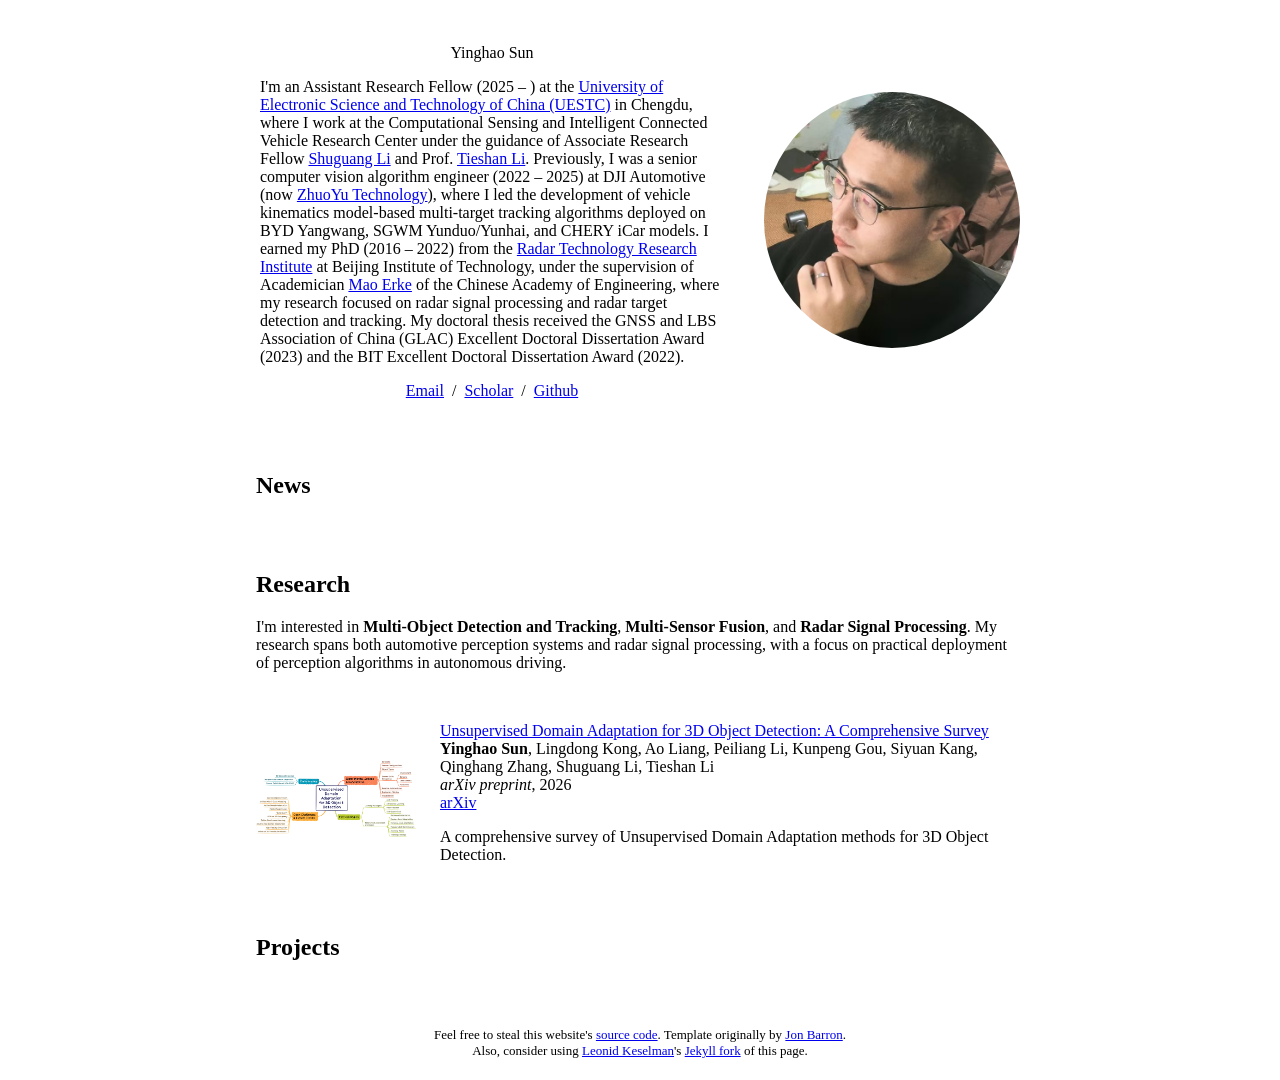
==== index.html @ 0796bc0f "update pic & add news & projects" ====
<!DOCTYPE HTML>
<html lang="en">
  <head>
    <meta http-equiv="Content-Type" content="text/html; charset=UTF-8">

    <title>Yinghao Sun</title>

    <meta name="author" content="Yinghao Sun">
    <meta name="viewport" content="width=device-width, initial-scale=1">
    <link rel="shortcut icon" href="images/favicon/favicon.ico" type="image/x-icon">
    <link rel="stylesheet" type="text/css" href="stylesheet.css">
    
  </head>

  <body>
    <table style="width:100%;max-width:800px;border:0px;border-spacing:0px;border-collapse:separate;margin-right:auto;margin-left:auto;"><tbody>
      <tr style="padding:0px">
        <td style="padding:0px">
          <table style="width:100%;border:0px;border-spacing:0px;border-collapse:separate;margin-right:auto;margin-left:auto;"><tbody>
            <tr style="padding:0px">
              <td style="padding:2.5%;width:63%;vertical-align:middle">
                <p class="name" style="text-align: center;">
                  Yinghao Sun
                </p>
                <p>
		I'm an Assistant Research Fellow (2025 &ndash; ) at the <a href="https://www.auto.uestc.edu.cn/info/1093/7544.htm">University of Electronic Science and Technology of China (UESTC)</a> in Chengdu, where I work at the Computational Sensing and Intelligent Connected Vehicle Research Center under the guidance of Associate Research Fellow <a href="https://www.auto.uestc.edu.cn/info/1161/4486.htm">Shuguang Li</a> and Prof. <a href="https://www.auto.uestc.edu.cn/info/1091/4165.htm">Tieshan Li</a>. Previously, I was a senior computer vision algorithm engineer (2022 &ndash; 2025) at DJI Automotive (now <a href="https://www.zyt.com/">ZhuoYu Technology</a>), where I led the development of vehicle kinematics model-based multi-target tracking algorithms deployed on BYD Yangwang, SGWM Yunduo/Yunhai, and CHERY iCar models. I earned my PhD (2016 &ndash; 2022) from the <a href="https://radar.bit.edu.cn/">Radar Technology Research Institute</a> at Beijing Institute of Technology, under the supervision of Academician <a href="https://sie.bit.edu.cn/szdw/jsfc/38834ab27cd24e8d91252f27989d8024.htm">Mao Erke</a> of the Chinese Academy of Engineering, where my research focused on radar signal processing and radar target detection and tracking. My doctoral thesis received the GNSS and LBS Association of China (GLAC) Excellent Doctoral Dissertation Award (2023) and the BIT Excellent Doctoral Dissertation Award (2022).
                </p>
                <p style="text-align:center">
                  <a href="mailto:sunyinghao@uestc.edu.cn">Email</a> &nbsp;/&nbsp;
                  <a href="https://scholar.google.com/citations?hl=en&user=sunyinghao">Scholar</a> &nbsp;/&nbsp;
                  <a href="https://github.com/sunyinghao-uestc/">Github</a>
                </p>
              </td>
              <td style="padding:2.5%;width:37%;max-width:37%">
                <a href="images/YinghaoSun.jpg"><img style="width:100%;max-width:100%;object-fit: cover; border-radius: 50%;" alt="profile photo" src="images/YinghaoSun.jpg" class="hoverZoomLink"></a>
              </td>
            </tr>
          </tbody></table>
          <table style="width:100%;border:0px;border-spacing:0px;border-collapse:separate;margin-right:auto;margin-left:auto;"><tbody>
              <tr>
              <td style="padding:16px;width:100%;vertical-align:middle">
                <h2>News</h2>
                <p>
                </p>
              </td>
            </tr>
          </tbody></table>
          <table style="width:100%;border:0px;border-spacing:0px;border-collapse:separate;margin-right:auto;margin-left:auto;"><tbody>
              <tr>
              <td style="padding:16px;width:100%;vertical-align:middle">
                <h2>Research</h2>
                <p>
                  I'm interested in <strong>Multi-Object Detection and Tracking</strong>, <strong>Multi-Sensor Fusion</strong>, and <strong>Radar Signal Processing</strong>. My research spans both automotive perception systems and radar signal processing, with a focus on practical deployment of perception algorithms in autonomous driving.
                </p>
              </td>
            </tr>
          </tbody></table>
          <table style="width:100%;border:0px;border-spacing:0px 10px;border-collapse:separate;margin-right:auto;margin-left:auto;"><tbody>
            <tr>
              <td style="padding:16px;width:20%;vertical-align:middle">
                <img src='images/overview.jpg' width="160">
              </td>
              <td style="padding:8px;width:80%;vertical-align:middle">
                <a href="#">
                  <span class="papertitle">Unsupervised Domain Adaptation for 3D Object Detection: A Comprehensive Survey</span>
                </a>
                <br>
                <strong>Yinghao Sun</strong>,
                Lingdong Kong,
                Ao Liang,
                Peiliang Li,
                Kunpeng Gou,
                Siyuan Kang,
                Qinghang Zhang,
                Shuguang Li,
                Tieshan Li
                <br>
                <em>arXiv preprint</em>, 2026
                <br>
                <a href="#">arXiv</a>
                <p></p>
                <p>A comprehensive survey of Unsupervised Domain Adaptation methods for 3D Object Detection.</p>
              </td>
            </tr>
          </tbody></table>
          <table style="width:100%;border:0px;border-spacing:0px;border-collapse:separate;margin-right:auto;margin-left:auto;"><tbody>
              <tr>
              <td style="padding:16px;width:100%;vertical-align:middle">
                <h2>Projects</h2>
                <p>
                </p>
              </td>
            </tr>
          </tbody></table>
          <table style="width:100%;border:0px;border-spacing:0px;border-collapse:separate;margin-right:auto;margin-left:auto;"><tbody>
            <tr>
              <td style="padding:0px">
                <br>
                <p style="text-align:center;font-size:small;">
                  Feel free to steal this website's <a href="https://github.com/sunyinghao-uestc/sunyinghao-uestc.github.io">source code</a>. Template originally by <a href="https://github.com/jonbarron/jonbarron.github.io">Jon Barron</a>.<br>Also, consider using <a href="https://leonidk.com/">Leonid Keselman</a>'s <a href="https://github.com/leonidk/new_website">Jekyll fork</a> of this page.
                </p>
              </td>
            </tr>
          </tbody></table>
        </td>
      </tr>
    </table>
  </body>
</html>
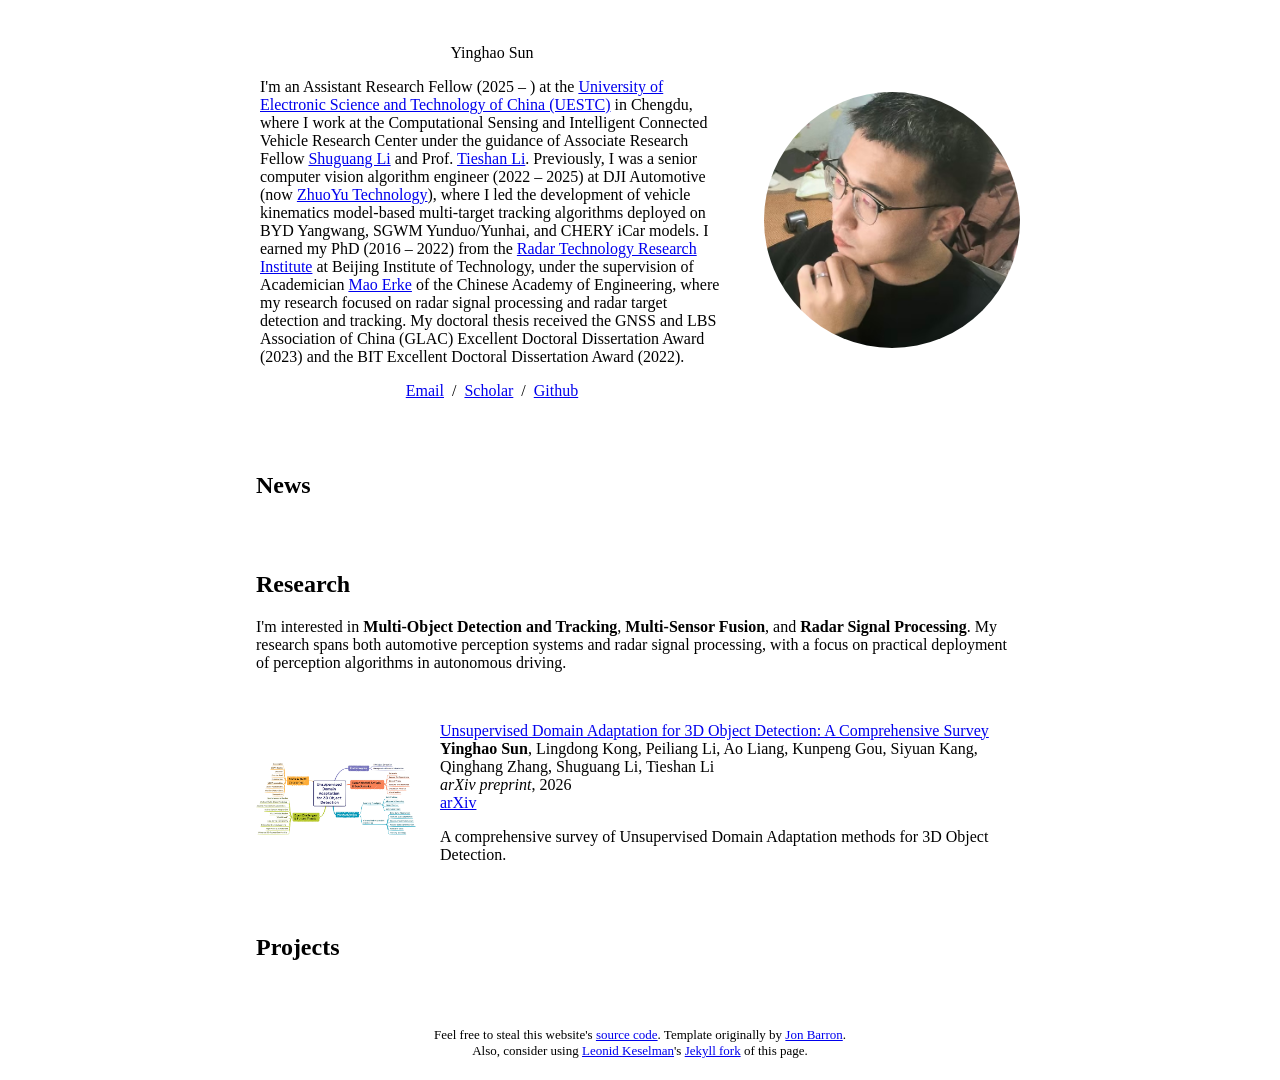
==== commit 9408ffc9: "update UDA-3DOD info" ====
--- a/index.html
+++ b/index.html
@@ -67,8 +67,8 @@
                 <br>
                 <strong>Yinghao Sun</strong>,
                 Lingdong Kong,
+                Peiliang Li,
                 Ao Liang,
-                Peiliang Li,
                 Kunpeng Gou,
                 Siyuan Kang,
                 Qinghang Zhang,
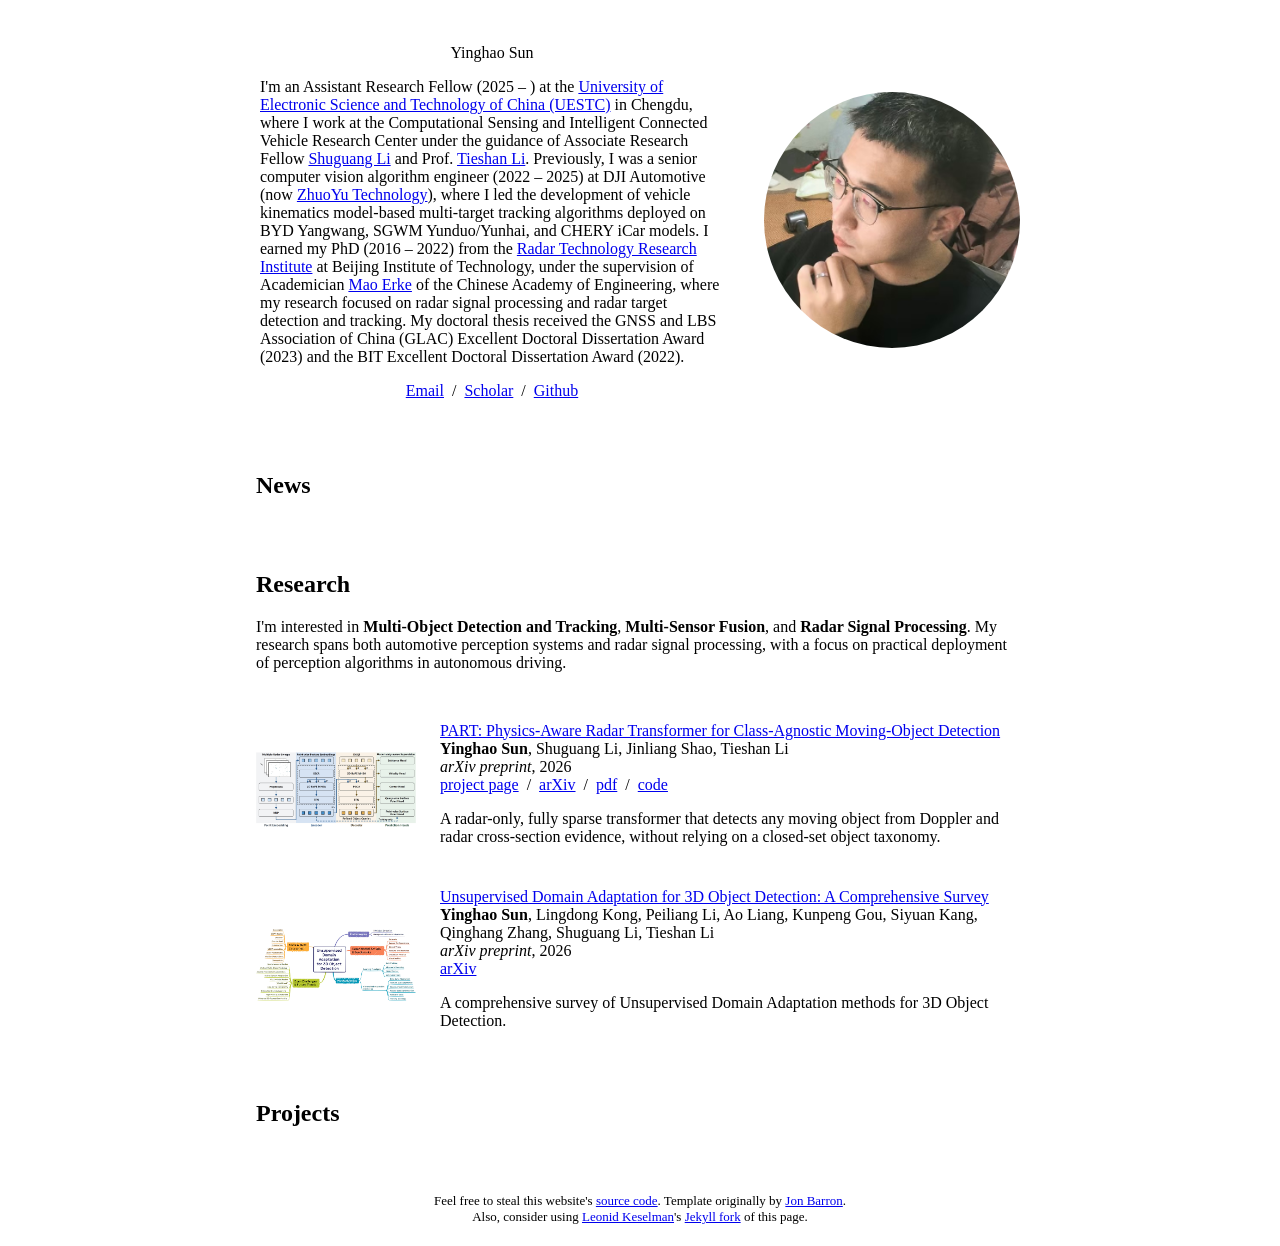
==== commit 02ed581c: "add PART" ====
--- a/index.html
+++ b/index.html
@@ -58,6 +58,29 @@
           <table style="width:100%;border:0px;border-spacing:0px 10px;border-collapse:separate;margin-right:auto;margin-left:auto;"><tbody>
             <tr>
               <td style="padding:16px;width:20%;vertical-align:middle">
+                <img src="projects/part/assets/architecture.jpg" width="160" alt="PART architecture overview">
+              </td>
+              <td style="padding:8px;width:80%;vertical-align:middle">
+                <a href="part/">
+                  <span class="papertitle">PART: Physics-Aware Radar Transformer for Class-Agnostic Moving-Object Detection</span>
+                </a>
+                <br>
+                <strong>Yinghao Sun</strong>,
+                Shuguang Li,
+                Jinliang Shao,
+                Tieshan Li
+                <br>
+                <em>arXiv preprint</em>, 2026
+                <br>
+                <a href="part/">project page</a> &nbsp;/&nbsp;
+                <a href="https://arxiv.org/abs/2609.02289">arXiv</a> &nbsp;/&nbsp;
+                <a href="https://arxiv.org/pdf/2609.02289">pdf</a> &nbsp;/&nbsp;
+                <a href="https://github.com/sunyinghao-uestc/PART">code</a>
+                <p>A radar-only, fully sparse transformer that detects any moving object from Doppler and radar cross-section evidence, without relying on a closed-set object taxonomy.</p>
+              </td>
+            </tr>
+            <tr>
+              <td style="padding:16px;width:20%;vertical-align:middle">
                 <img src='images/overview.jpg' width="160">
               </td>
               <td style="padding:8px;width:80%;vertical-align:middle">
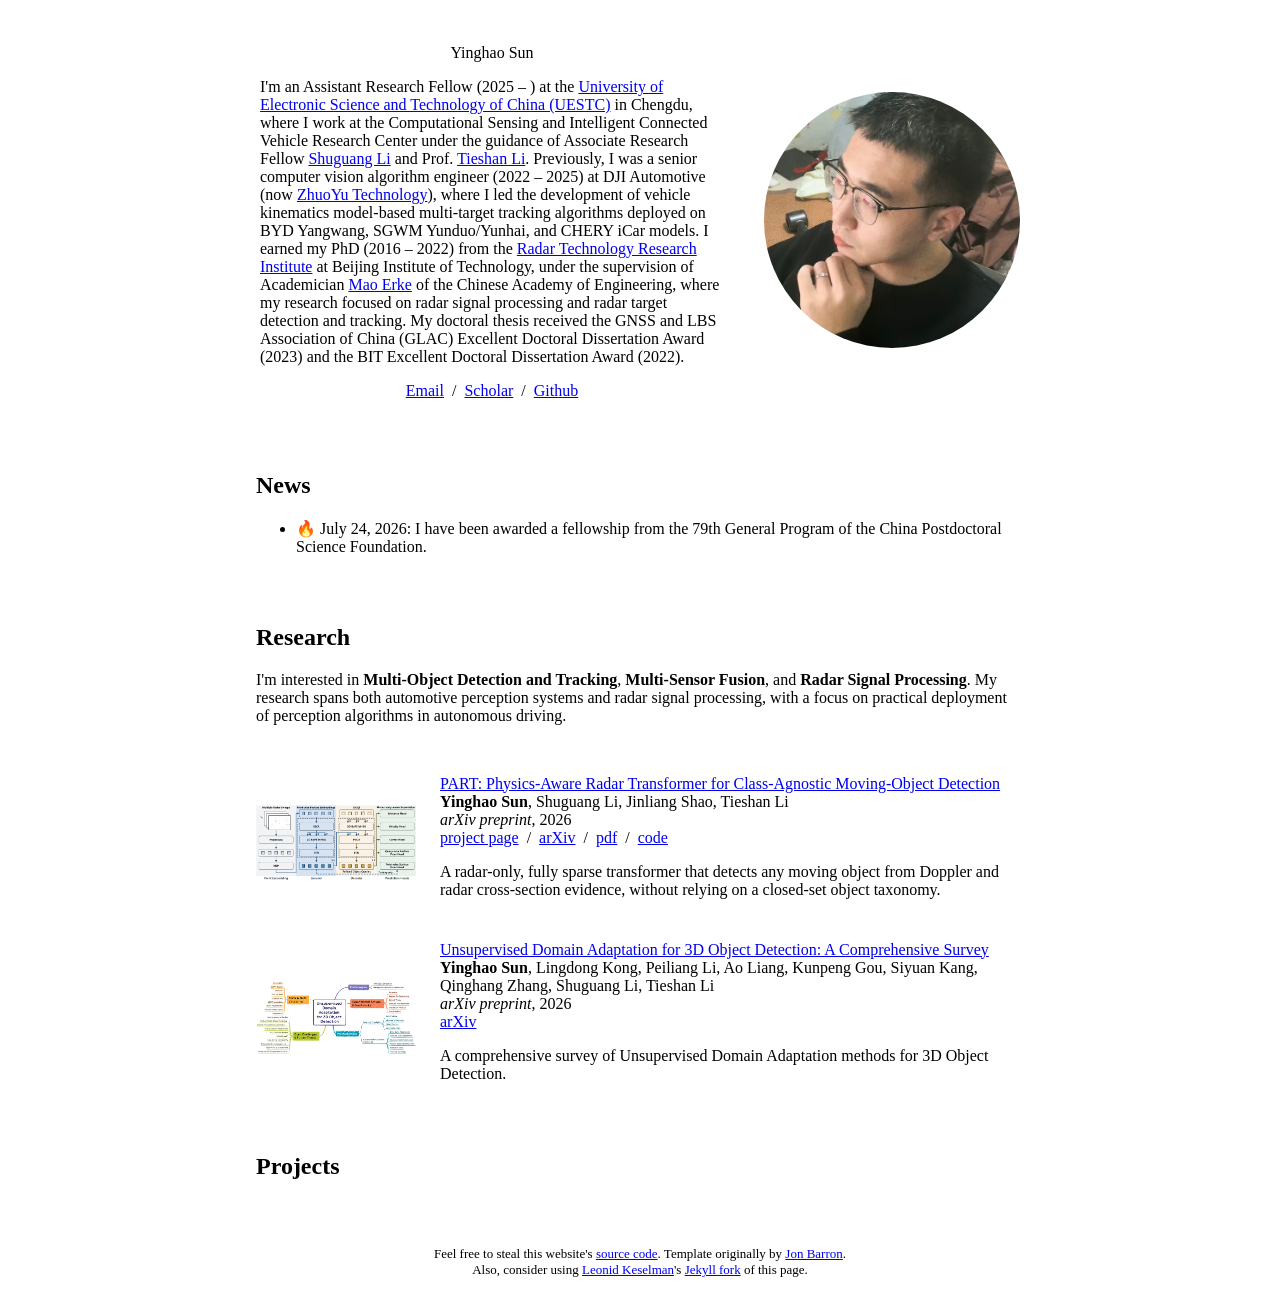
==== commit 4eb7bf83: "update news" ====
--- a/index.html
+++ b/index.html
@@ -40,8 +40,9 @@
               <tr>
               <td style="padding:16px;width:100%;vertical-align:middle">
                 <h2>News</h2>
-                <p>
-                </p>
+                <ul>
+                  <li>🔥 July 24, 2026: I have been awarded a fellowship from the 79th General Program of the China Postdoctoral Science Foundation.</li>
+                </ul>
               </td>
             </tr>
           </tbody></table>
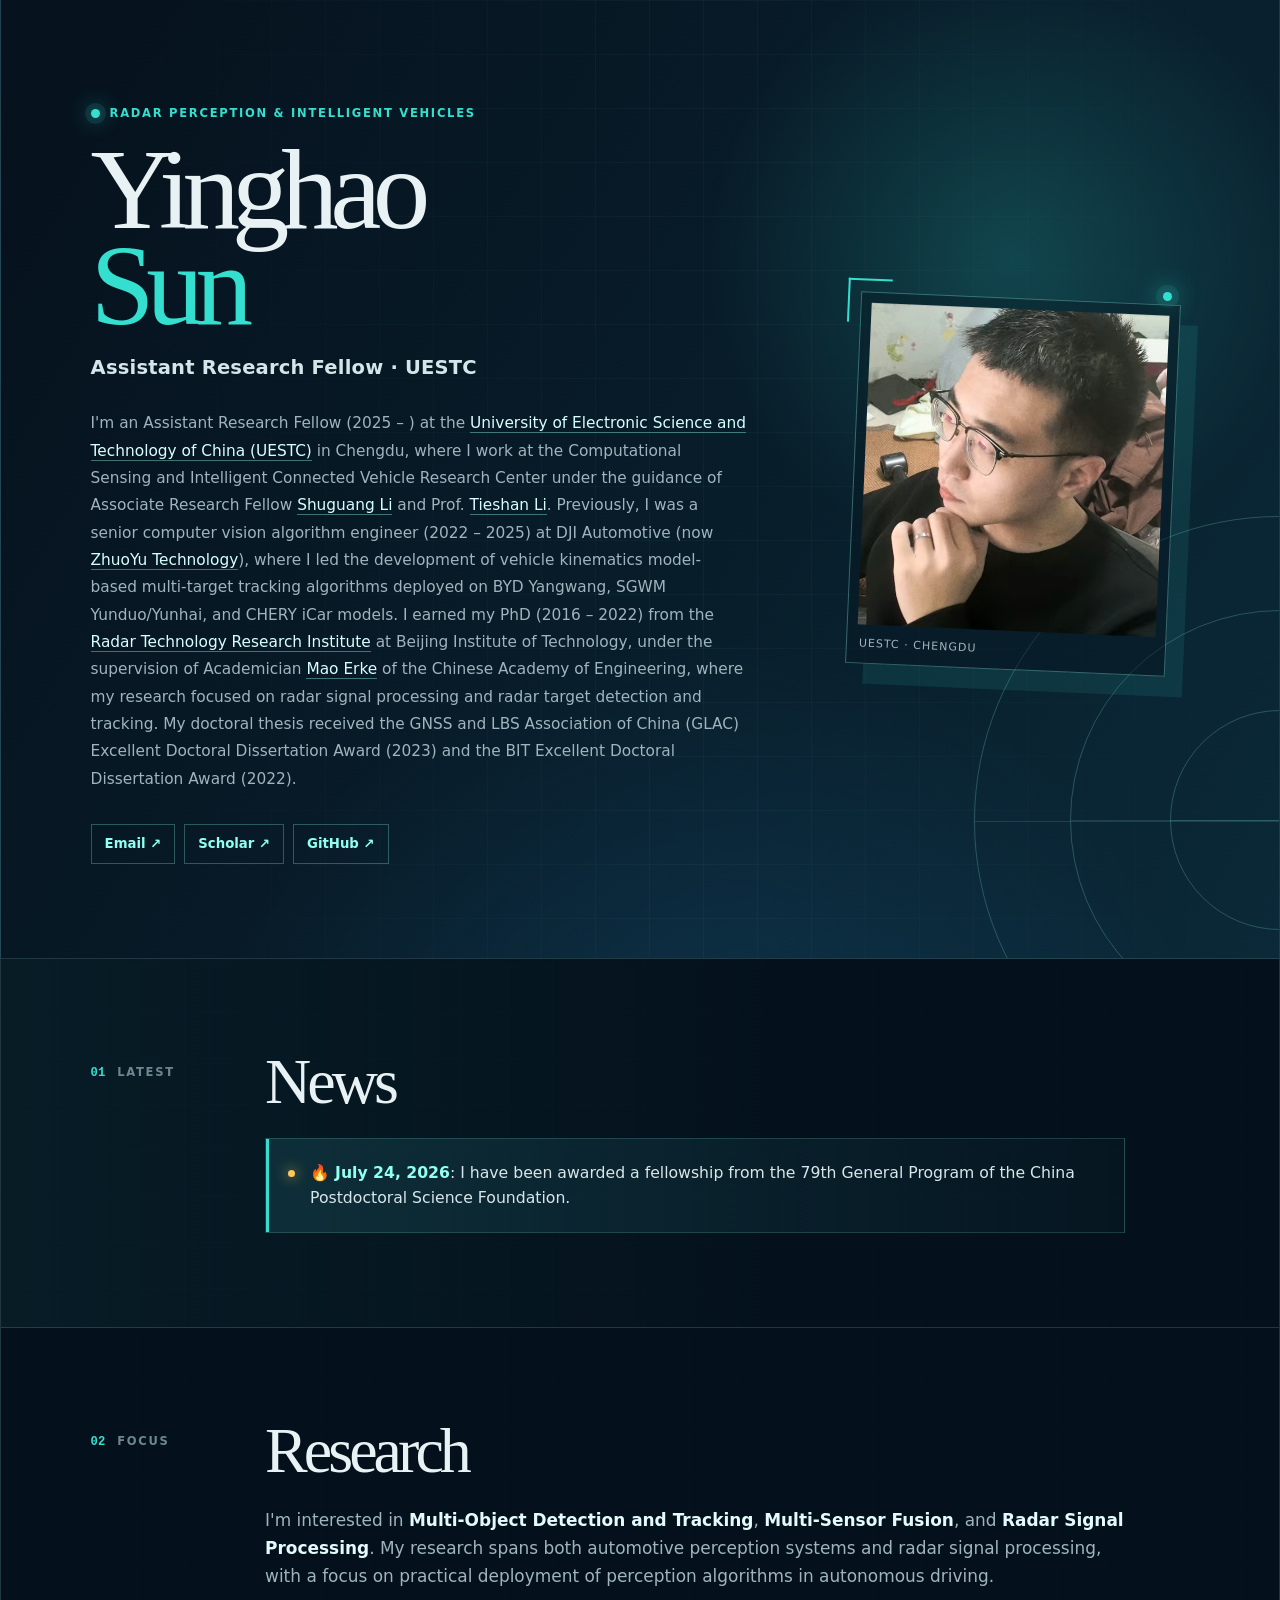
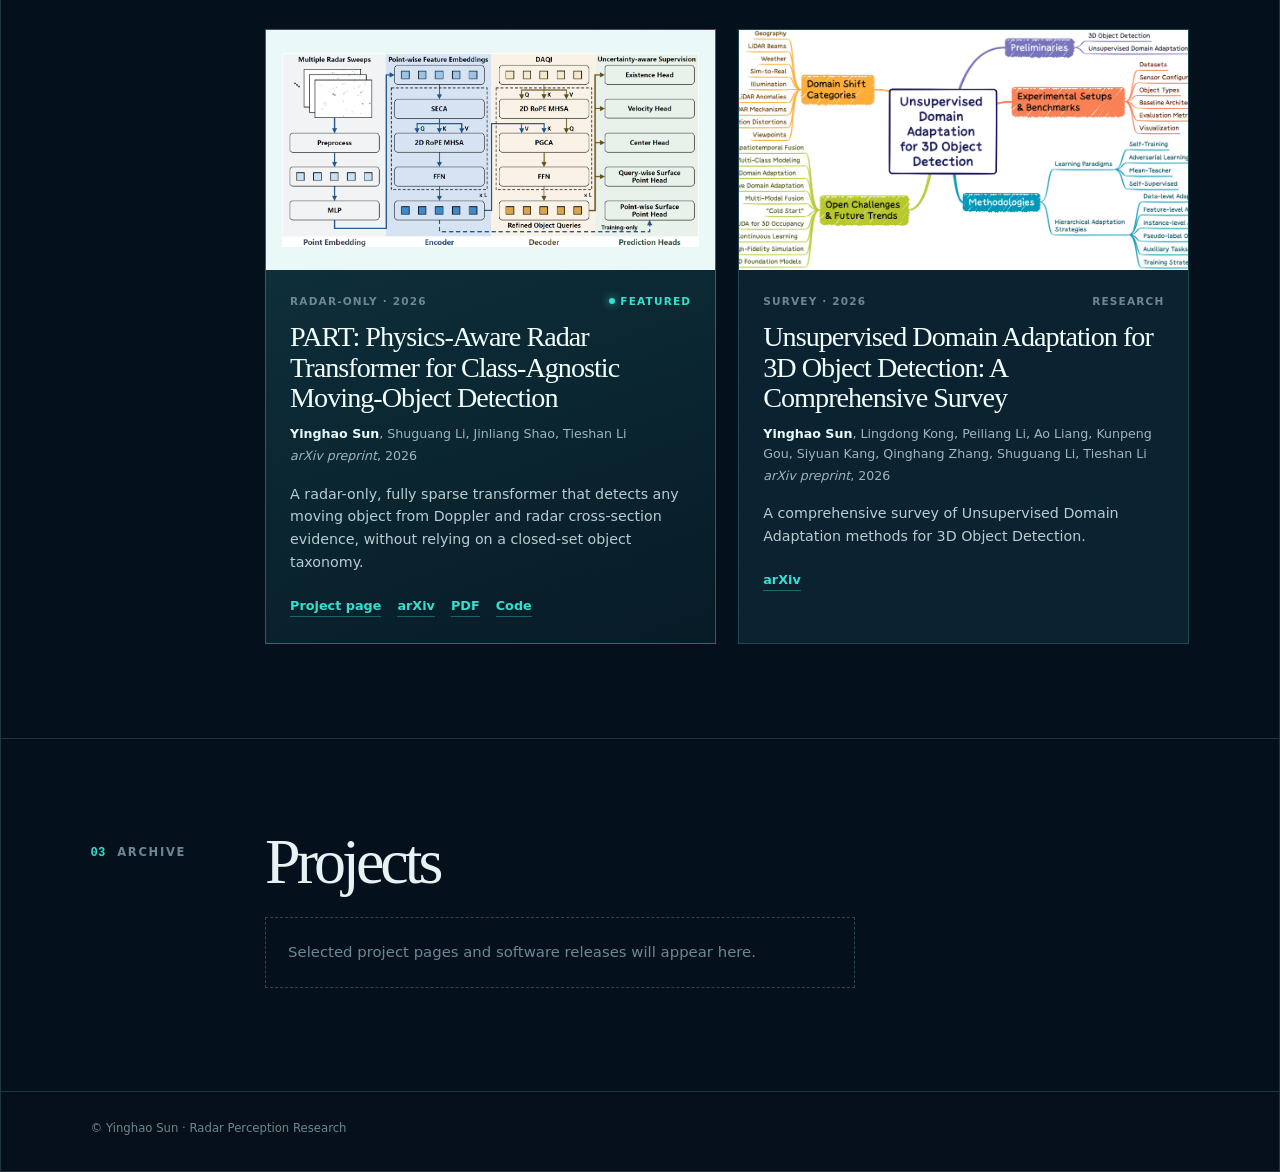
==== commit 1491417e: "opt page style" ====
--- a/index.html
+++ b/index.html
@@ -1,133 +1,117 @@
-<!DOCTYPE HTML>
+<!doctype html>
 <html lang="en">
   <head>
-    <meta http-equiv="Content-Type" content="text/html; charset=UTF-8">
-
-    <title>Yinghao Sun</title>
-
+    <meta charset="utf-8">
+    <meta name="viewport" content="width=device-width, initial-scale=1">
     <meta name="author" content="Yinghao Sun">
-    <meta name="viewport" content="width=device-width, initial-scale=1">
+    <meta name="description" content="Yinghao Sun — radar perception, multi-object detection and tracking, and multi-sensor fusion.">
+    <meta name="theme-color" content="#06131f">
+    <title>Yinghao Sun · Radar Perception Research</title>
     <link rel="shortcut icon" href="images/favicon/favicon.ico" type="image/x-icon">
     <link rel="stylesheet" type="text/css" href="stylesheet.css">
-    
   </head>
 
   <body>
-    <table style="width:100%;max-width:800px;border:0px;border-spacing:0px;border-collapse:separate;margin-right:auto;margin-left:auto;"><tbody>
-      <tr style="padding:0px">
-        <td style="padding:0px">
-          <table style="width:100%;border:0px;border-spacing:0px;border-collapse:separate;margin-right:auto;margin-left:auto;"><tbody>
-            <tr style="padding:0px">
-              <td style="padding:2.5%;width:63%;vertical-align:middle">
-                <p class="name" style="text-align: center;">
-                  Yinghao Sun
-                </p>
-                <p>
-		I'm an Assistant Research Fellow (2025 &ndash; ) at the <a href="https://www.auto.uestc.edu.cn/info/1093/7544.htm">University of Electronic Science and Technology of China (UESTC)</a> in Chengdu, where I work at the Computational Sensing and Intelligent Connected Vehicle Research Center under the guidance of Associate Research Fellow <a href="https://www.auto.uestc.edu.cn/info/1161/4486.htm">Shuguang Li</a> and Prof. <a href="https://www.auto.uestc.edu.cn/info/1091/4165.htm">Tieshan Li</a>. Previously, I was a senior computer vision algorithm engineer (2022 &ndash; 2025) at DJI Automotive (now <a href="https://www.zyt.com/">ZhuoYu Technology</a>), where I led the development of vehicle kinematics model-based multi-target tracking algorithms deployed on BYD Yangwang, SGWM Yunduo/Yunhai, and CHERY iCar models. I earned my PhD (2016 &ndash; 2022) from the <a href="https://radar.bit.edu.cn/">Radar Technology Research Institute</a> at Beijing Institute of Technology, under the supervision of Academician <a href="https://sie.bit.edu.cn/szdw/jsfc/38834ab27cd24e8d91252f27989d8024.htm">Mao Erke</a> of the Chinese Academy of Engineering, where my research focused on radar signal processing and radar target detection and tracking. My doctoral thesis received the GNSS and LBS Association of China (GLAC) Excellent Doctoral Dissertation Award (2023) and the BIT Excellent Doctoral Dissertation Award (2022).
-                </p>
-                <p style="text-align:center">
-                  <a href="mailto:sunyinghao@uestc.edu.cn">Email</a> &nbsp;/&nbsp;
-                  <a href="https://scholar.google.com/citations?hl=en&user=sunyinghao">Scholar</a> &nbsp;/&nbsp;
-                  <a href="https://github.com/sunyinghao-uestc/">Github</a>
-                </p>
-              </td>
-              <td style="padding:2.5%;width:37%;max-width:37%">
-                <a href="images/YinghaoSun.jpg"><img style="width:100%;max-width:100%;object-fit: cover; border-radius: 50%;" alt="profile photo" src="images/YinghaoSun.jpg" class="hoverZoomLink"></a>
-              </td>
-            </tr>
-          </tbody></table>
-          <table style="width:100%;border:0px;border-spacing:0px;border-collapse:separate;margin-right:auto;margin-left:auto;"><tbody>
-              <tr>
-              <td style="padding:16px;width:100%;vertical-align:middle">
-                <h2>News</h2>
-                <ul>
-                  <li>🔥 July 24, 2026: I have been awarded a fellowship from the 79th General Program of the China Postdoctoral Science Foundation.</li>
-                </ul>
-              </td>
-            </tr>
-          </tbody></table>
-          <table style="width:100%;border:0px;border-spacing:0px;border-collapse:separate;margin-right:auto;margin-left:auto;"><tbody>
-              <tr>
-              <td style="padding:16px;width:100%;vertical-align:middle">
-                <h2>Research</h2>
-                <p>
-                  I'm interested in <strong>Multi-Object Detection and Tracking</strong>, <strong>Multi-Sensor Fusion</strong>, and <strong>Radar Signal Processing</strong>. My research spans both automotive perception systems and radar signal processing, with a focus on practical deployment of perception algorithms in autonomous driving.
-                </p>
-              </td>
-            </tr>
-          </tbody></table>
-          <table style="width:100%;border:0px;border-spacing:0px 10px;border-collapse:separate;margin-right:auto;margin-left:auto;"><tbody>
-            <tr>
-              <td style="padding:16px;width:20%;vertical-align:middle">
-                <img src="projects/part/assets/architecture.jpg" width="160" alt="PART architecture overview">
-              </td>
-              <td style="padding:8px;width:80%;vertical-align:middle">
-                <a href="part/">
-                  <span class="papertitle">PART: Physics-Aware Radar Transformer for Class-Agnostic Moving-Object Detection</span>
+    <div class="site-shell">
+      <header class="site-hero" id="top">
+        <div class="hero-grid">
+          <div class="hero-copy">
+            <p class="hero-kicker"><span></span> Radar Perception &amp; Intelligent Vehicles</p>
+            <h1>Yinghao<br><em>Sun</em></h1>
+            <p class="hero-role">Assistant Research Fellow · UESTC</p>
+            <p class="hero-bio">I'm an Assistant Research Fellow (2025 &ndash; ) at the <a href="https://www.auto.uestc.edu.cn/info/1093/7544.htm">University of Electronic Science and Technology of China (UESTC)</a> in Chengdu, where I work at the Computational Sensing and Intelligent Connected Vehicle Research Center under the guidance of Associate Research Fellow <a href="https://www.auto.uestc.edu.cn/info/1161/4486.htm">Shuguang Li</a> and Prof. <a href="https://www.auto.uestc.edu.cn/info/1091/4165.htm">Tieshan Li</a>. Previously, I was a senior computer vision algorithm engineer (2022 &ndash; 2025) at DJI Automotive (now <a href="https://www.zyt.com/">ZhuoYu Technology</a>), where I led the development of vehicle kinematics model-based multi-target tracking algorithms deployed on BYD Yangwang, SGWM Yunduo/Yunhai, and CHERY iCar models. I earned my PhD (2016 &ndash; 2022) from the <a href="https://radar.bit.edu.cn/">Radar Technology Research Institute</a> at Beijing Institute of Technology, under the supervision of Academician <a href="https://sie.bit.edu.cn/szdw/jsfc/38834ab27cd24e8d91252f27989d8024.htm">Mao Erke</a> of the Chinese Academy of Engineering, where my research focused on radar signal processing and radar target detection and tracking. My doctoral thesis received the GNSS and LBS Association of China (GLAC) Excellent Doctoral Dissertation Award (2023) and the BIT Excellent Doctoral Dissertation Award (2022).</p>
+            <div class="hero-links" aria-label="Professional links">
+              <a href="mailto:sunyinghao@uestc.edu.cn">Email <span aria-hidden="true">↗</span></a>
+              <a href="https://scholar.google.com/citations?hl=en&amp;user=sunyinghao">Scholar <span aria-hidden="true">↗</span></a>
+              <a href="https://github.com/sunyinghao-uestc/">GitHub <span aria-hidden="true">↗</span></a>
+            </div>
+          </div>
+
+          <div class="hero-visual" aria-label="Portrait of Yinghao Sun">
+            <div class="radar-field" aria-hidden="true">
+              <span class="radar-ring ring-one"></span>
+              <span class="radar-ring ring-two"></span>
+              <span class="radar-ring ring-three"></span>
+              <span class="signal signal-one"></span>
+              <span class="signal signal-two"></span>
+              <span class="signal signal-three"></span>
+            </div>
+            <figure class="portrait-card">
+              <img src="images/YinghaoSun.jpg" alt="Yinghao Sun">
+              <figcaption><span>UESTC · Chengdu</span></figcaption>
+            </figure>
+          </div>
+        </div>
+      </header>
+
+      <main class="site-main">
+        <section class="content-section news-section" id="news" aria-labelledby="news-heading">
+          <div class="section-label"><span>01</span><p>Latest</p></div>
+          <div class="section-content">
+            <h2 id="news-heading">News</h2>
+            <ul class="news-timeline">
+              <li><span class="news-dot" aria-hidden="true"></span><p>🔥 <time datetime="2026-07-24">July 24, 2026</time>: I have been awarded a fellowship from the 79th General Program of the China Postdoctoral Science Foundation.</p></li>
+            </ul>
+          </div>
+        </section>
+
+        <section class="content-section research-section" id="research" aria-labelledby="research-heading">
+          <div class="section-label"><span>02</span><p>Focus</p></div>
+          <div class="section-content">
+            <h2 id="research-heading">Research</h2>
+            <p class="research-intro">I'm interested in <strong>Multi-Object Detection and Tracking</strong>, <strong>Multi-Sensor Fusion</strong>, and <strong>Radar Signal Processing</strong>. My research spans both automotive perception systems and radar signal processing, with a focus on practical deployment of perception algorithms in autonomous driving.</p>
+
+            <div class="research-grid">
+              <article class="project-card featured-project">
+                <a class="card-image" href="part/" aria-label="Open the PART project page">
+                  <img src="projects/part/assets/architecture.jpg" alt="PART architecture overview">
+                  <span class="card-image-overlay">Open project <b aria-hidden="true">↗</b></span>
                 </a>
-                <br>
-                <strong>Yinghao Sun</strong>,
-                Shuguang Li,
-                Jinliang Shao,
-                Tieshan Li
-                <br>
-                <em>arXiv preprint</em>, 2026
-                <br>
-                <a href="part/">project page</a> &nbsp;/&nbsp;
-                <a href="https://arxiv.org/abs/2609.02289">arXiv</a> &nbsp;/&nbsp;
-                <a href="https://arxiv.org/pdf/2609.02289">pdf</a> &nbsp;/&nbsp;
-                <a href="https://github.com/sunyinghao-uestc/PART">code</a>
-                <p>A radar-only, fully sparse transformer that detects any moving object from Doppler and radar cross-section evidence, without relying on a closed-set object taxonomy.</p>
-              </td>
-            </tr>
-            <tr>
-              <td style="padding:16px;width:20%;vertical-align:middle">
-                <img src='images/overview.jpg' width="160">
-              </td>
-              <td style="padding:8px;width:80%;vertical-align:middle">
-                <a href="#">
-                  <span class="papertitle">Unsupervised Domain Adaptation for 3D Object Detection: A Comprehensive Survey</span>
+                <div class="card-content">
+                  <div class="card-meta"><span>Radar-only · 2026</span><span class="status-dot">Featured</span></div>
+                  <h3><a href="part/">PART: Physics-Aware Radar Transformer for Class-Agnostic Moving-Object Detection</a></h3>
+                  <p class="authors"><strong>Yinghao Sun</strong>, Shuguang Li, Jinliang Shao, Tieshan Li</p>
+                  <p class="venue"><em>arXiv preprint</em>, 2026</p>
+                  <p class="card-summary">A radar-only, fully sparse transformer that detects any moving object from Doppler and radar cross-section evidence, without relying on a closed-set object taxonomy.</p>
+                  <div class="card-links">
+                    <a href="part/">Project page</a>
+                    <a href="https://arxiv.org/abs/2609.02289">arXiv</a>
+                    <a href="https://arxiv.org/pdf/2609.02289">PDF</a>
+                    <a href="https://github.com/sunyinghao-uestc/PART">Code</a>
+                  </div>
+                </div>
+              </article>
+
+              <article class="project-card">
+                <a class="card-image" href="#" aria-label="Unsupervised Domain Adaptation for 3D Object Detection survey">
+                  <img src="images/overview.jpg" alt="Overview illustration for an unsupervised domain adaptation survey">
+                  <span class="card-image-overlay">Paper link <b aria-hidden="true">↗</b></span>
                 </a>
-                <br>
-                <strong>Yinghao Sun</strong>,
-                Lingdong Kong,
-                Peiliang Li,
-                Ao Liang,
-                Kunpeng Gou,
-                Siyuan Kang,
-                Qinghang Zhang,
-                Shuguang Li,
-                Tieshan Li
-                <br>
-                <em>arXiv preprint</em>, 2026
-                <br>
-                <a href="#">arXiv</a>
-                <p></p>
-                <p>A comprehensive survey of Unsupervised Domain Adaptation methods for 3D Object Detection.</p>
-              </td>
-            </tr>
-          </tbody></table>
-          <table style="width:100%;border:0px;border-spacing:0px;border-collapse:separate;margin-right:auto;margin-left:auto;"><tbody>
-              <tr>
-              <td style="padding:16px;width:100%;vertical-align:middle">
-                <h2>Projects</h2>
-                <p>
-                </p>
-              </td>
-            </tr>
-          </tbody></table>
-          <table style="width:100%;border:0px;border-spacing:0px;border-collapse:separate;margin-right:auto;margin-left:auto;"><tbody>
-            <tr>
-              <td style="padding:0px">
-                <br>
-                <p style="text-align:center;font-size:small;">
-                  Feel free to steal this website's <a href="https://github.com/sunyinghao-uestc/sunyinghao-uestc.github.io">source code</a>. Template originally by <a href="https://github.com/jonbarron/jonbarron.github.io">Jon Barron</a>.<br>Also, consider using <a href="https://leonidk.com/">Leonid Keselman</a>'s <a href="https://github.com/leonidk/new_website">Jekyll fork</a> of this page.
-                </p>
-              </td>
-            </tr>
-          </tbody></table>
-        </td>
-      </tr>
-    </table>
+                <div class="card-content">
+                  <div class="card-meta"><span>Survey · 2026</span><span>Research</span></div>
+                  <h3><a href="#">Unsupervised Domain Adaptation for 3D Object Detection: A Comprehensive Survey</a></h3>
+                  <p class="authors"><strong>Yinghao Sun</strong>, Lingdong Kong, Peiliang Li, Ao Liang, Kunpeng Gou, Siyuan Kang, Qinghang Zhang, Shuguang Li, Tieshan Li</p>
+                  <p class="venue"><em>arXiv preprint</em>, 2026</p>
+                  <p class="card-summary">A comprehensive survey of Unsupervised Domain Adaptation methods for 3D Object Detection.</p>
+                  <div class="card-links"><a href="#">arXiv</a></div>
+                </div>
+              </article>
+            </div>
+          </div>
+        </section>
+
+        <section class="content-section projects-section" id="projects" aria-labelledby="projects-heading">
+          <div class="section-label"><span>03</span><p>Archive</p></div>
+          <div class="section-content">
+            <h2 id="projects-heading">Projects</h2>
+            <p class="section-placeholder">Selected project pages and software releases will appear here.</p>
+          </div>
+        </section>
+      </main>
+
+      <footer class="site-footer">
+        <p>© Yinghao Sun · Radar Perception Research</p>
+      </footer>
+    </div>
   </body>
 </html>
--- a/stylesheet.css
+++ b/stylesheet.css
@@ -0,0 +1,123 @@
+:root {
+  --night: #06131f;
+  --night-raised: #0a1d2b;
+  --night-soft: #0e2736;
+  --ink: #e8f2f4;
+  --muted: #9fb4bc;
+  --faint: #6d8792;
+  --line: rgba(155, 215, 218, 0.18);
+  --cyan: #35dfcf;
+  --cyan-bright: #91fff1;
+  --blue: #57aee9;
+  --amber: #ffc65a;
+  --card: rgba(13, 39, 54, 0.78);
+}
+
+* { box-sizing: border-box; }
+
+html { scroll-behavior: smooth; }
+
+body {
+  min-width: 320px;
+  margin: 0;
+  color: var(--ink);
+  background:
+    linear-gradient(rgba(38, 114, 132, 0.045) 1px, transparent 1px),
+    linear-gradient(90deg, rgba(38, 114, 132, 0.045) 1px, transparent 1px),
+    var(--night);
+  background-size: 46px 46px;
+  font-family: Inter, ui-sans-serif, system-ui, -apple-system, BlinkMacSystemFont, "Segoe UI", sans-serif;
+  font-size: 16px;
+  line-height: 1.65;
+}
+
+a { color: var(--cyan-bright); text-decoration: none; }
+a:hover { color: #fff; }
+a:focus-visible { outline: 2px solid var(--amber); outline-offset: 4px; }
+
+h1, h2, h3, p { margin-top: 0; }
+h1, h2, h3 { font-family: Georgia, "Times New Roman", serif; font-weight: 400; }
+
+.site-shell { max-width: 1480px; margin: 0 auto; overflow: hidden; }
+
+.site-hero {
+  position: relative;
+  overflow: hidden;
+  border-right: 1px solid var(--line);
+  border-bottom: 1px solid var(--line);
+  border-left: 1px solid var(--line);
+  background:
+    radial-gradient(circle at 79% 27%, rgba(53, 223, 207, 0.2), transparent 19rem),
+    radial-gradient(circle at 55% 120%, rgba(34, 119, 176, 0.23), transparent 32rem),
+    linear-gradient(120deg, #06131f 8%, #081d2a 56%, #0b2938 100%);
+}
+
+.site-hero::before {
+  position: absolute;
+  inset: 0;
+  content: "";
+  pointer-events: none;
+  opacity: 0.52;
+  background-image: linear-gradient(rgba(145, 255, 241, 0.07) 1px, transparent 1px), linear-gradient(90deg, rgba(145, 255, 241, 0.07) 1px, transparent 1px);
+  background-size: 54px 54px;
+  mask-image: linear-gradient(90deg, transparent 5%, #000 55%, transparent 100%);
+}
+
+.hero-grid {
+  position: relative;
+  z-index: 1;
+  display: grid;
+  grid-template-columns: minmax(0, 1.3fr) minmax(320px, 0.7fr);
+  min-height: 660px;
+  gap: 7vw;
+  align-items: center;
+  padding: 104px clamp(28px, 7vw, 120px) 94px;
+}
+
+.hero-copy { max-width: 780px; }
+
+.hero-kicker, .section-label p, .card-meta {
+  font-size: 0.72rem;
+  font-weight: 800;
+  letter-spacing: 0.15em;
+  text-transform: uppercase;
+}
+
+.hero-kicker {
+  display: flex;
+  gap: 10px;
+  align-items: center;
+  margin-bottom: 19px;
+  color: var(--cyan);
+}
+
+.hero-kicker span { width: 9px; height: 9px; border-radius: 50%; background: var(--cyan); box-shadow: 0 0 0 6px rgba(53, 223, 207, 0.12), 0 0 21px var(--cyan); }
+
+h1 { margin-bottom: 19px; font-size: clamp(4.2rem, 9vw, 8.7rem); line-height: 0.83; letter-spacing: -0.073em; }
+h1 em { color: var(--cyan); font-style: normal; }
+.hero-role { margin-bottom: 26px; color: #d3e6e9; font-size: clamp(1rem, 1.9vw, 1.22rem); font-weight: 650; letter-spacing: 0.01em; }
+.hero-bio { max-width: 735px; margin-bottom: 31px; color: var(--muted); font-size: 0.96rem; line-height: 1.78; }
+.hero-bio a { color: #d8ffff; border-bottom: 1px solid rgba(145, 255, 241, 0.4); }.hero-bio a:hover { border-color: #fff; }
+
+.hero-links { display: flex; flex-wrap: wrap; gap: 9px; }
+.hero-links a { padding: 8px 13px; border: 1px solid rgba(145, 255, 241, 0.28); color: var(--cyan-bright); font-size: 0.83rem; font-weight: 750; transition: color 0.2s ease, border-color 0.2s ease, background 0.2s ease, transform 0.2s ease; }.hero-links a:hover { border-color: var(--cyan); color: var(--night); background: var(--cyan); transform: translateY(-2px); }
+
+.hero-visual { position: relative; display: grid; min-height: 405px; place-items: center; }
+.radar-field { position: absolute; inset: -140px -185px; pointer-events: none; }.radar-ring { position: absolute; border: 1px solid rgba(145, 255, 241, 0.22); border-radius: 50%; }.ring-one { width: 610px; height: 610px; right: -210px; bottom: -300px; }.ring-two { width: 420px; height: 420px; right: -116px; bottom: -204px; }.ring-three { width: 220px; height: 220px; right: -16px; bottom: -104px; }.radar-ring::after { position: absolute; top: 50%; right: 0; left: 0; height: 1px; content: ""; background: rgba(145, 255, 241, 0.13); }.signal { position: absolute; width: 9px; height: 9px; border-radius: 50%; background: var(--cyan); box-shadow: 0 0 0 7px rgba(53, 223, 207, 0.1), 0 0 25px 2px var(--cyan); }.signal-one { top: 22%; right: 28%; }.signal-two { top: 55%; right: 60%; width: 6px; height: 6px; }.signal-three { right: 7%; bottom: 22%; width: 5px; height: 5px; }
+
+.portrait-card { position: relative; width: min(100%, 320px); margin: 0; padding: 10px; border: 1px solid rgba(145, 255, 241, 0.34); background: rgba(5, 23, 33, 0.42); box-shadow: 18px 20px 0 rgba(53, 223, 207, 0.1); transform: rotate(2.5deg); }.portrait-card::before { position: absolute; top: -14px; left: -14px; width: 42px; height: 42px; content: ""; border-top: 2px solid var(--cyan); border-left: 2px solid var(--cyan); }.portrait-card img { display: block; width: 100%; aspect-ratio: 1 / 1.08; object-fit: cover; filter: saturate(0.85) contrast(1.06); }.portrait-card figcaption { display: flex; justify-content: space-between; gap: 12px; padding: 10px 2px 0; color: var(--muted); font-size: 0.69rem; letter-spacing: 0.09em; text-transform: uppercase; }.portrait-card b { color: var(--cyan); font-weight: 700; }
+
+.site-main { border-right: 1px solid var(--line); border-left: 1px solid var(--line); background: rgba(4, 17, 27, 0.64); }
+.content-section { display: grid; grid-template-columns: minmax(110px, 0.28fr) minmax(0, 1.72fr); gap: 24px; padding: 94px clamp(28px, 7vw, 120px); border-bottom: 1px solid var(--line); }.section-label { display: flex; gap: 12px; align-items: flex-start; padding-top: 10px; color: var(--faint); }.section-label span { color: var(--cyan); font-family: ui-monospace, SFMono-Regular, Menlo, monospace; font-size: 0.76rem; font-weight: 800; }.section-label p { margin: 0; }.section-content { min-width: 0; }.section-content h2 { margin-bottom: 27px; font-size: clamp(2.7rem, 5vw, 4.3rem); line-height: 0.9; letter-spacing: -0.062em; }
+
+.news-section { background: linear-gradient(90deg, rgba(53, 223, 207, 0.055), transparent 62%); }.news-timeline { margin: 0; padding: 0; list-style: none; }.news-timeline li { position: relative; display: flex; align-items: flex-start; gap: 15px; max-width: 860px; padding: 21px 22px; border: 1px solid rgba(145, 255, 241, 0.16); background: linear-gradient(90deg, rgba(19, 61, 72, 0.6), rgba(8, 31, 43, 0.35)); }.news-timeline li::before { position: absolute; top: 0; bottom: 0; left: 0; width: 3px; content: ""; background: var(--cyan); }.news-dot { flex: 0 0 auto; width: 7px; height: 7px; margin-top: 10px; border-radius: 50%; background: var(--amber); box-shadow: 0 0 13px var(--amber); }.news-timeline p { margin: 0; color: #d8e6e9; font-size: 0.98rem; }.news-timeline time { color: var(--cyan-bright); font-weight: 800; }
+
+.research-intro { max-width: 875px; margin-bottom: 38px; color: var(--muted); font-size: 1.06rem; }.research-intro strong { color: #e4fbfc; font-weight: 750; }.research-grid { display: grid; grid-template-columns: repeat(2, minmax(0, 1fr)); gap: 22px; }.project-card { overflow: hidden; border: 1px solid rgba(145, 255, 241, 0.16); background: var(--card); transition: transform 0.3s ease, border-color 0.3s ease, box-shadow 0.3s ease; }.project-card:hover { border-color: rgba(53, 223, 207, 0.7); box-shadow: 0 20px 50px rgba(0, 0, 0, 0.25); transform: translateY(-5px); }.featured-project { border-color: rgba(53, 223, 207, 0.36); background: linear-gradient(160deg, rgba(18, 62, 73, 0.86), rgba(8, 28, 40, 0.9)); }.card-image { position: relative; display: block; overflow: hidden; aspect-ratio: 16 / 8.55; background: #05121b; }.card-image img { display: block; width: 100%; height: 100%; object-fit: cover; transition: opacity 0.3s ease, transform 0.45s ease; }.featured-project .card-image img { object-fit: contain; padding: 16px; background: #eaf8f8; }.project-card:hover .card-image img { opacity: 0.62; transform: scale(1.04); }.card-image-overlay { position: absolute; right: 15px; bottom: 13px; padding: 5px 8px; color: var(--night); background: var(--cyan); font-size: 0.73rem; font-weight: 800; opacity: 0; transform: translateY(6px); transition: opacity 0.22s ease, transform 0.22s ease; }.project-card:hover .card-image-overlay { opacity: 1; transform: translateY(0); }.card-image-overlay b { font-size: 0.93rem; }.card-content { padding: 23px 24px 26px; }.card-meta { display: flex; justify-content: space-between; gap: 10px; margin-bottom: 12px; color: var(--faint); font-size: 0.66rem; letter-spacing: 0.11em; }.status-dot { color: var(--cyan); }.status-dot::before { display: inline-block; width: 6px; height: 6px; margin: 0 5px 1px 0; border-radius: 50%; content: ""; background: var(--cyan); box-shadow: 0 0 9px var(--cyan); }.card-content h3 { margin-bottom: 11px; font-size: clamp(1.4rem, 2.2vw, 1.92rem); line-height: 1.08; letter-spacing: -0.035em; }.card-content h3 a { color: #f3ffff; }.card-content h3 a:hover { color: var(--cyan); }.authors, .venue { color: var(--muted); font-size: 0.79rem; line-height: 1.55; }.authors { margin-bottom: 2px; }.authors strong { color: #e8f9fa; }.venue { margin-bottom: 17px; }.card-summary { margin-bottom: 21px; color: #b9ccd1; font-size: 0.89rem; line-height: 1.6; }.card-links { display: flex; flex-wrap: wrap; gap: 8px 16px; }.card-links a { color: var(--cyan); border-bottom: 1px solid rgba(53, 223, 207, 0.37); font-size: 0.8rem; font-weight: 750; }.card-links a:hover { color: #fff; border-color: #fff; }
+
+.projects-section { padding-bottom: 103px; }.section-placeholder { max-width: 590px; margin: 0; padding: 22px; border: 1px dashed rgba(145, 255, 241, 0.23); color: var(--faint); font-size: 0.93rem; }
+
+.site-footer { display: grid; grid-template-columns: 0.55fr 1.45fr; gap: 35px; padding: 27px clamp(28px, 7vw, 120px) 34px; border-right: 1px solid var(--line); border-bottom: 1px solid var(--line); border-left: 1px solid var(--line); color: var(--faint); background: #05101a; font-size: 0.73rem; line-height: 1.55; }.site-footer p { margin: 0; }.site-footer a { color: var(--muted); border-bottom: 1px solid rgba(159, 180, 188, 0.35); }.site-footer a:hover { color: var(--cyan); border-color: var(--cyan); }
+
+@media (max-width: 900px) { .hero-grid { grid-template-columns: minmax(0, 1fr) 265px; gap: 5vw; }.hero-visual { min-height: 350px; }.content-section { grid-template-columns: 95px minmax(0, 1fr); }.research-grid { grid-template-columns: 1fr; }.site-footer { grid-template-columns: 1fr; gap: 13px; } }
+@media (max-width: 680px) { body { background-size: 34px 34px; }.site-hero::before { mask-image: none; }.hero-grid { grid-template-columns: 1fr; min-height: 0; padding-top: 76px; padding-bottom: 70px; }.hero-visual { min-height: 295px; }.portrait-card { width: min(76vw, 290px); }.content-section { grid-template-columns: 1fr; gap: 8px; padding-top: 65px; padding-bottom: 65px; }.section-label { padding-top: 0; }.section-content h2 { margin-bottom: 22px; }.research-intro { font-size: 0.98rem; }.card-content { padding: 20px; }.featured-project .card-image img { padding: 8px; }.site-footer { padding-top: 23px; padding-bottom: 28px; } }
+@media (max-width: 400px) { h1 { font-size: 3.95rem; }.hero-links { gap: 6px; }.hero-links a { padding: 7px 9px; font-size: 0.76rem; }.news-timeline li { padding: 17px 15px; }.card-meta { font-size: 0.59rem; } }
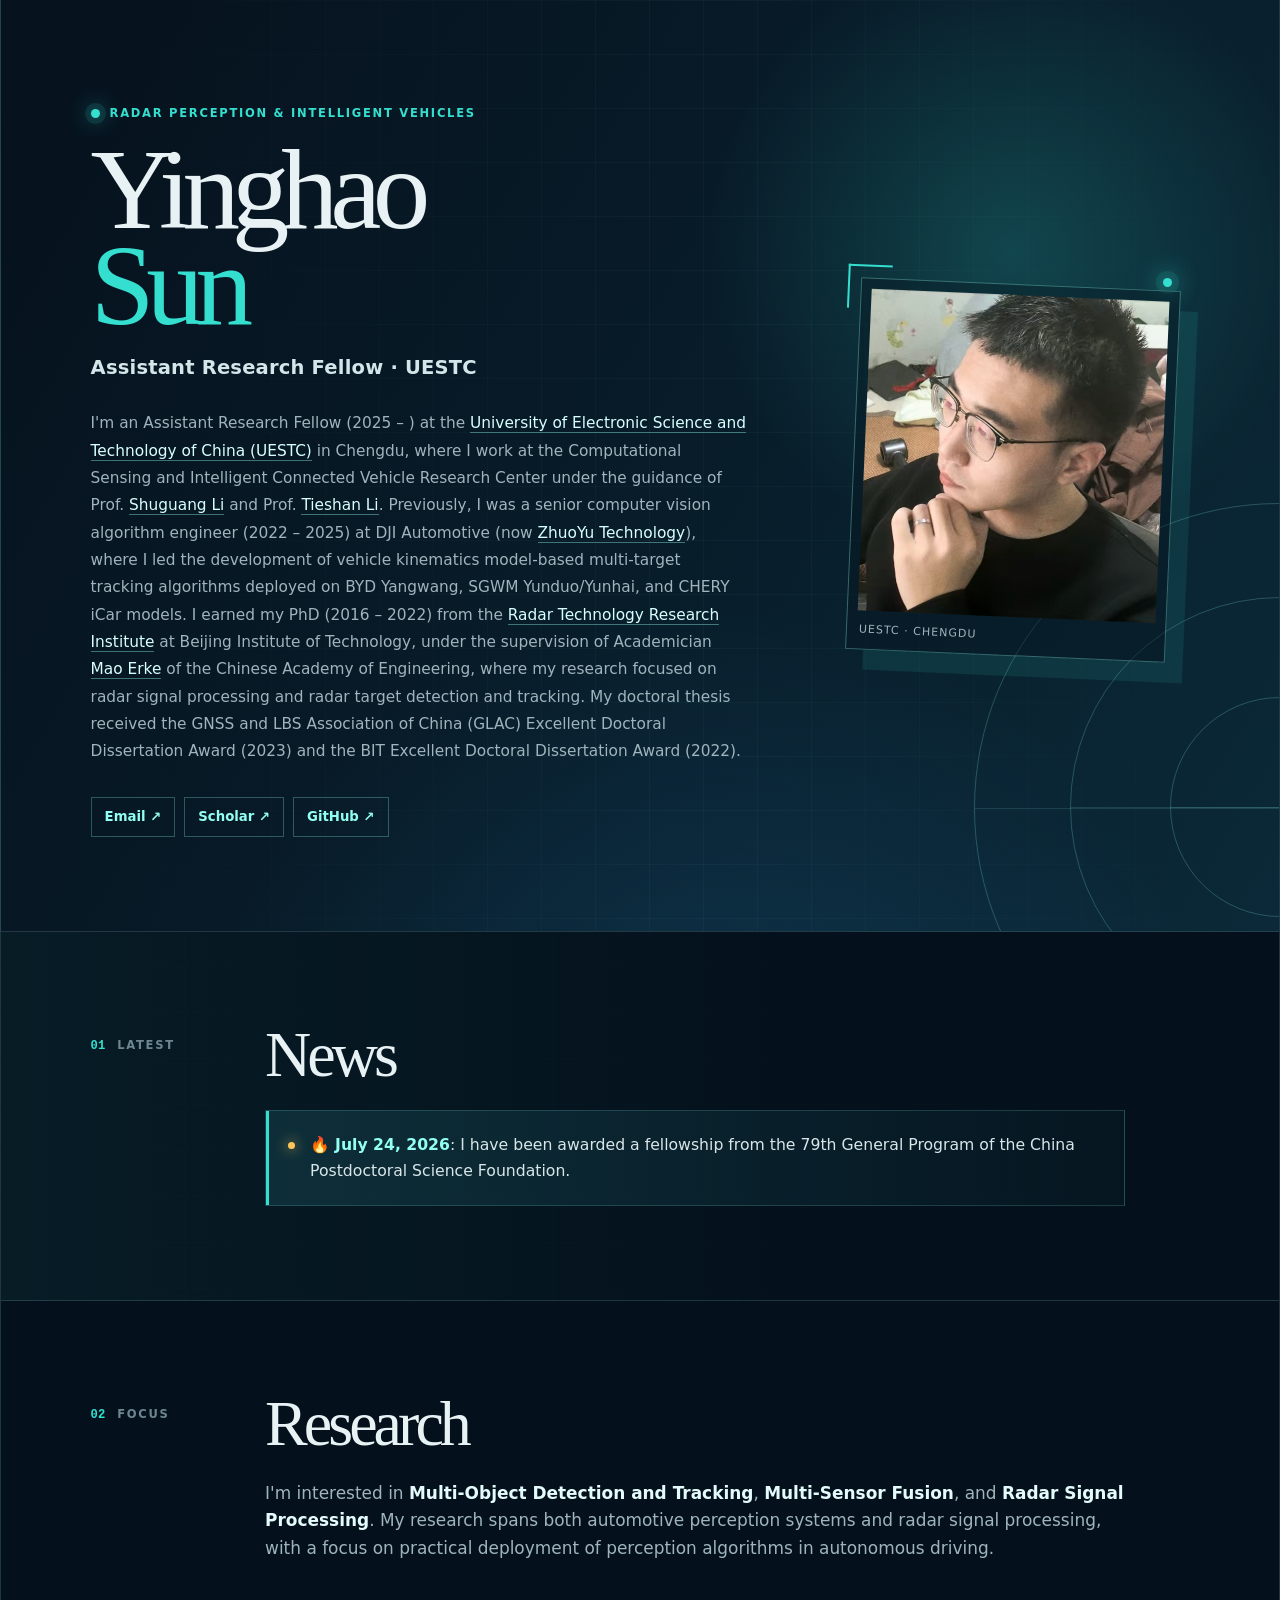
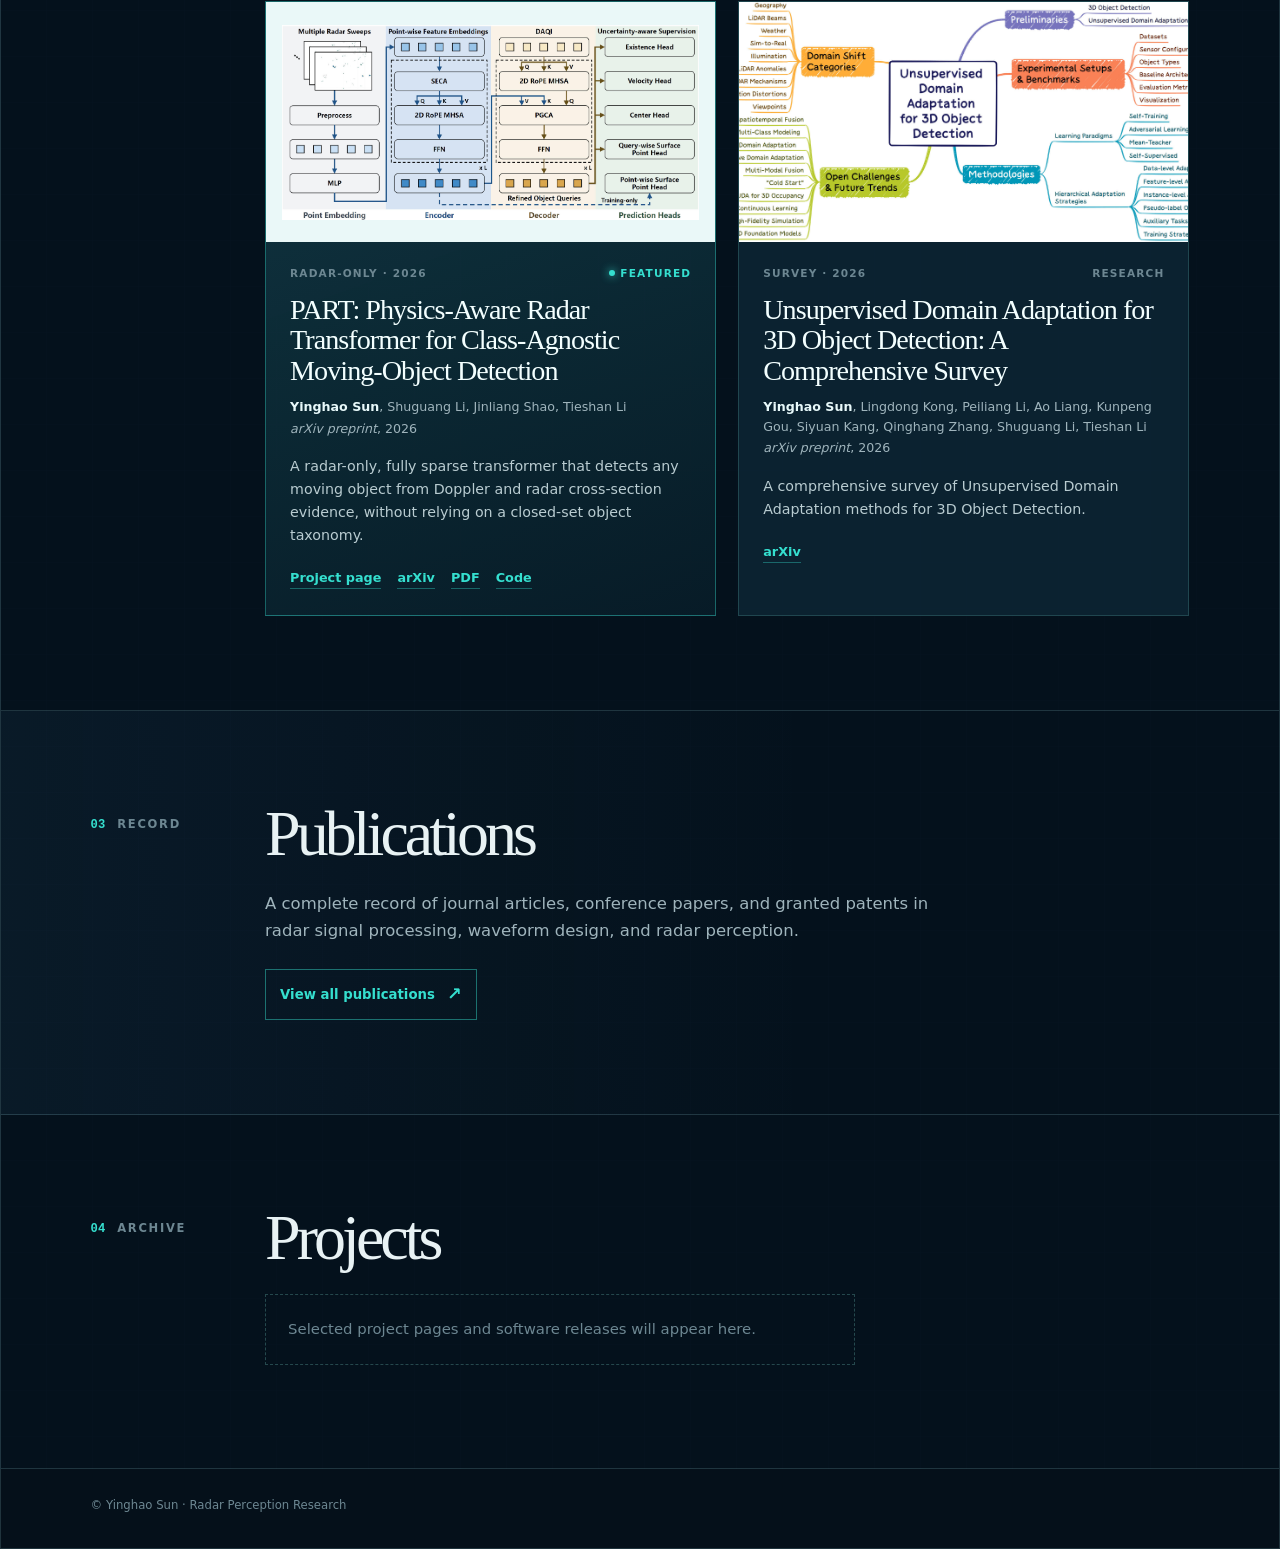
==== commit 2225b1a1: "add paper link" ====
--- a/index.html
+++ b/index.html
@@ -19,7 +19,7 @@
             <p class="hero-kicker"><span></span> Radar Perception &amp; Intelligent Vehicles</p>
             <h1>Yinghao<br><em>Sun</em></h1>
             <p class="hero-role">Assistant Research Fellow · UESTC</p>
-            <p class="hero-bio">I'm an Assistant Research Fellow (2025 &ndash; ) at the <a href="https://www.auto.uestc.edu.cn/info/1093/7544.htm">University of Electronic Science and Technology of China (UESTC)</a> in Chengdu, where I work at the Computational Sensing and Intelligent Connected Vehicle Research Center under the guidance of Associate Research Fellow <a href="https://www.auto.uestc.edu.cn/info/1161/4486.htm">Shuguang Li</a> and Prof. <a href="https://www.auto.uestc.edu.cn/info/1091/4165.htm">Tieshan Li</a>. Previously, I was a senior computer vision algorithm engineer (2022 &ndash; 2025) at DJI Automotive (now <a href="https://www.zyt.com/">ZhuoYu Technology</a>), where I led the development of vehicle kinematics model-based multi-target tracking algorithms deployed on BYD Yangwang, SGWM Yunduo/Yunhai, and CHERY iCar models. I earned my PhD (2016 &ndash; 2022) from the <a href="https://radar.bit.edu.cn/">Radar Technology Research Institute</a> at Beijing Institute of Technology, under the supervision of Academician <a href="https://sie.bit.edu.cn/szdw/jsfc/38834ab27cd24e8d91252f27989d8024.htm">Mao Erke</a> of the Chinese Academy of Engineering, where my research focused on radar signal processing and radar target detection and tracking. My doctoral thesis received the GNSS and LBS Association of China (GLAC) Excellent Doctoral Dissertation Award (2023) and the BIT Excellent Doctoral Dissertation Award (2022).</p>
+            <p class="hero-bio">I'm an Assistant Research Fellow (2025 &ndash; ) at the <a href="https://www.auto.uestc.edu.cn/info/1093/7544.htm">University of Electronic Science and Technology of China (UESTC)</a> in Chengdu, where I work at the Computational Sensing and Intelligent Connected Vehicle Research Center under the guidance of Prof. <a href="https://www.auto.uestc.edu.cn/info/1161/4486.htm">Shuguang Li</a> and Prof. <a href="https://www.auto.uestc.edu.cn/info/1091/4165.htm">Tieshan Li</a>. Previously, I was a senior computer vision algorithm engineer (2022 &ndash; 2025) at DJI Automotive (now <a href="https://www.zyt.com/">ZhuoYu Technology</a>), where I led the development of vehicle kinematics model-based multi-target tracking algorithms deployed on BYD Yangwang, SGWM Yunduo/Yunhai, and CHERY iCar models. I earned my PhD (2016 &ndash; 2022) from the <a href="https://radar.bit.edu.cn/">Radar Technology Research Institute</a> at Beijing Institute of Technology, under the supervision of Academician <a href="https://sie.bit.edu.cn/szdw/jsfc/38834ab27cd24e8d91252f27989d8024.htm">Mao Erke</a> of the Chinese Academy of Engineering, where my research focused on radar signal processing and radar target detection and tracking. My doctoral thesis received the GNSS and LBS Association of China (GLAC) Excellent Doctoral Dissertation Award (2023) and the BIT Excellent Doctoral Dissertation Award (2022).</p>
             <div class="hero-links" aria-label="Professional links">
               <a href="mailto:sunyinghao@uestc.edu.cn">Email <span aria-hidden="true">↗</span></a>
               <a href="https://scholar.google.com/citations?hl=en&amp;user=sunyinghao">Scholar <span aria-hidden="true">↗</span></a>
@@ -100,8 +100,17 @@
           </div>
         </section>
 
+        <section class="content-section publications-section" id="publications" aria-labelledby="publications-heading">
+          <div class="section-label"><span>03</span><p>Record</p></div>
+          <div class="section-content">
+            <h2 id="publications-heading">Publications</h2>
+            <p class="publications-intro">A complete record of journal articles, conference papers, and granted patents in radar signal processing, waveform design, and radar perception.</p>
+            <a class="publications-link" href="publications/">View all publications <span aria-hidden="true">↗</span></a>
+          </div>
+        </section>
+
         <section class="content-section projects-section" id="projects" aria-labelledby="projects-heading">
-          <div class="section-label"><span>03</span><p>Archive</p></div>
+          <div class="section-label"><span>04</span><p>Archive</p></div>
           <div class="section-content">
             <h2 id="projects-heading">Projects</h2>
             <p class="section-placeholder">Selected project pages and software releases will appear here.</p>
--- a/stylesheet.css
+++ b/stylesheet.css
@@ -114,6 +114,8 @@
 
 .research-intro { max-width: 875px; margin-bottom: 38px; color: var(--muted); font-size: 1.06rem; }.research-intro strong { color: #e4fbfc; font-weight: 750; }.research-grid { display: grid; grid-template-columns: repeat(2, minmax(0, 1fr)); gap: 22px; }.project-card { overflow: hidden; border: 1px solid rgba(145, 255, 241, 0.16); background: var(--card); transition: transform 0.3s ease, border-color 0.3s ease, box-shadow 0.3s ease; }.project-card:hover { border-color: rgba(53, 223, 207, 0.7); box-shadow: 0 20px 50px rgba(0, 0, 0, 0.25); transform: translateY(-5px); }.featured-project { border-color: rgba(53, 223, 207, 0.36); background: linear-gradient(160deg, rgba(18, 62, 73, 0.86), rgba(8, 28, 40, 0.9)); }.card-image { position: relative; display: block; overflow: hidden; aspect-ratio: 16 / 8.55; background: #05121b; }.card-image img { display: block; width: 100%; height: 100%; object-fit: cover; transition: opacity 0.3s ease, transform 0.45s ease; }.featured-project .card-image img { object-fit: contain; padding: 16px; background: #eaf8f8; }.project-card:hover .card-image img { opacity: 0.62; transform: scale(1.04); }.card-image-overlay { position: absolute; right: 15px; bottom: 13px; padding: 5px 8px; color: var(--night); background: var(--cyan); font-size: 0.73rem; font-weight: 800; opacity: 0; transform: translateY(6px); transition: opacity 0.22s ease, transform 0.22s ease; }.project-card:hover .card-image-overlay { opacity: 1; transform: translateY(0); }.card-image-overlay b { font-size: 0.93rem; }.card-content { padding: 23px 24px 26px; }.card-meta { display: flex; justify-content: space-between; gap: 10px; margin-bottom: 12px; color: var(--faint); font-size: 0.66rem; letter-spacing: 0.11em; }.status-dot { color: var(--cyan); }.status-dot::before { display: inline-block; width: 6px; height: 6px; margin: 0 5px 1px 0; border-radius: 50%; content: ""; background: var(--cyan); box-shadow: 0 0 9px var(--cyan); }.card-content h3 { margin-bottom: 11px; font-size: clamp(1.4rem, 2.2vw, 1.92rem); line-height: 1.08; letter-spacing: -0.035em; }.card-content h3 a { color: #f3ffff; }.card-content h3 a:hover { color: var(--cyan); }.authors, .venue { color: var(--muted); font-size: 0.79rem; line-height: 1.55; }.authors { margin-bottom: 2px; }.authors strong { color: #e8f9fa; }.venue { margin-bottom: 17px; }.card-summary { margin-bottom: 21px; color: #b9ccd1; font-size: 0.89rem; line-height: 1.6; }.card-links { display: flex; flex-wrap: wrap; gap: 8px 16px; }.card-links a { color: var(--cyan); border-bottom: 1px solid rgba(53, 223, 207, 0.37); font-size: 0.8rem; font-weight: 750; }.card-links a:hover { color: #fff; border-color: #fff; }
 
+.publications-section { background: linear-gradient(90deg, rgba(87, 174, 233, 0.06), transparent 64%); }.publications-intro { max-width: 700px; margin-bottom: 25px; color: var(--muted); font-size: 1.03rem; }.publications-link { display: inline-flex; gap: 12px; align-items: center; padding: 10px 14px; border: 1px solid rgba(53, 223, 207, 0.45); color: var(--cyan); font-size: 0.83rem; font-weight: 800; transition: transform 0.2s ease, color 0.2s ease, background 0.2s ease; }.publications-link:hover { color: var(--night); background: var(--cyan); transform: translateY(-2px); }.publications-link span { font-size: 1.1rem; }
+
 .projects-section { padding-bottom: 103px; }.section-placeholder { max-width: 590px; margin: 0; padding: 22px; border: 1px dashed rgba(145, 255, 241, 0.23); color: var(--faint); font-size: 0.93rem; }
 
 .site-footer { display: grid; grid-template-columns: 0.55fr 1.45fr; gap: 35px; padding: 27px clamp(28px, 7vw, 120px) 34px; border-right: 1px solid var(--line); border-bottom: 1px solid var(--line); border-left: 1px solid var(--line); color: var(--faint); background: #05101a; font-size: 0.73rem; line-height: 1.55; }.site-footer p { margin: 0; }.site-footer a { color: var(--muted); border-bottom: 1px solid rgba(159, 180, 188, 0.35); }.site-footer a:hover { color: var(--cyan); border-color: var(--cyan); }
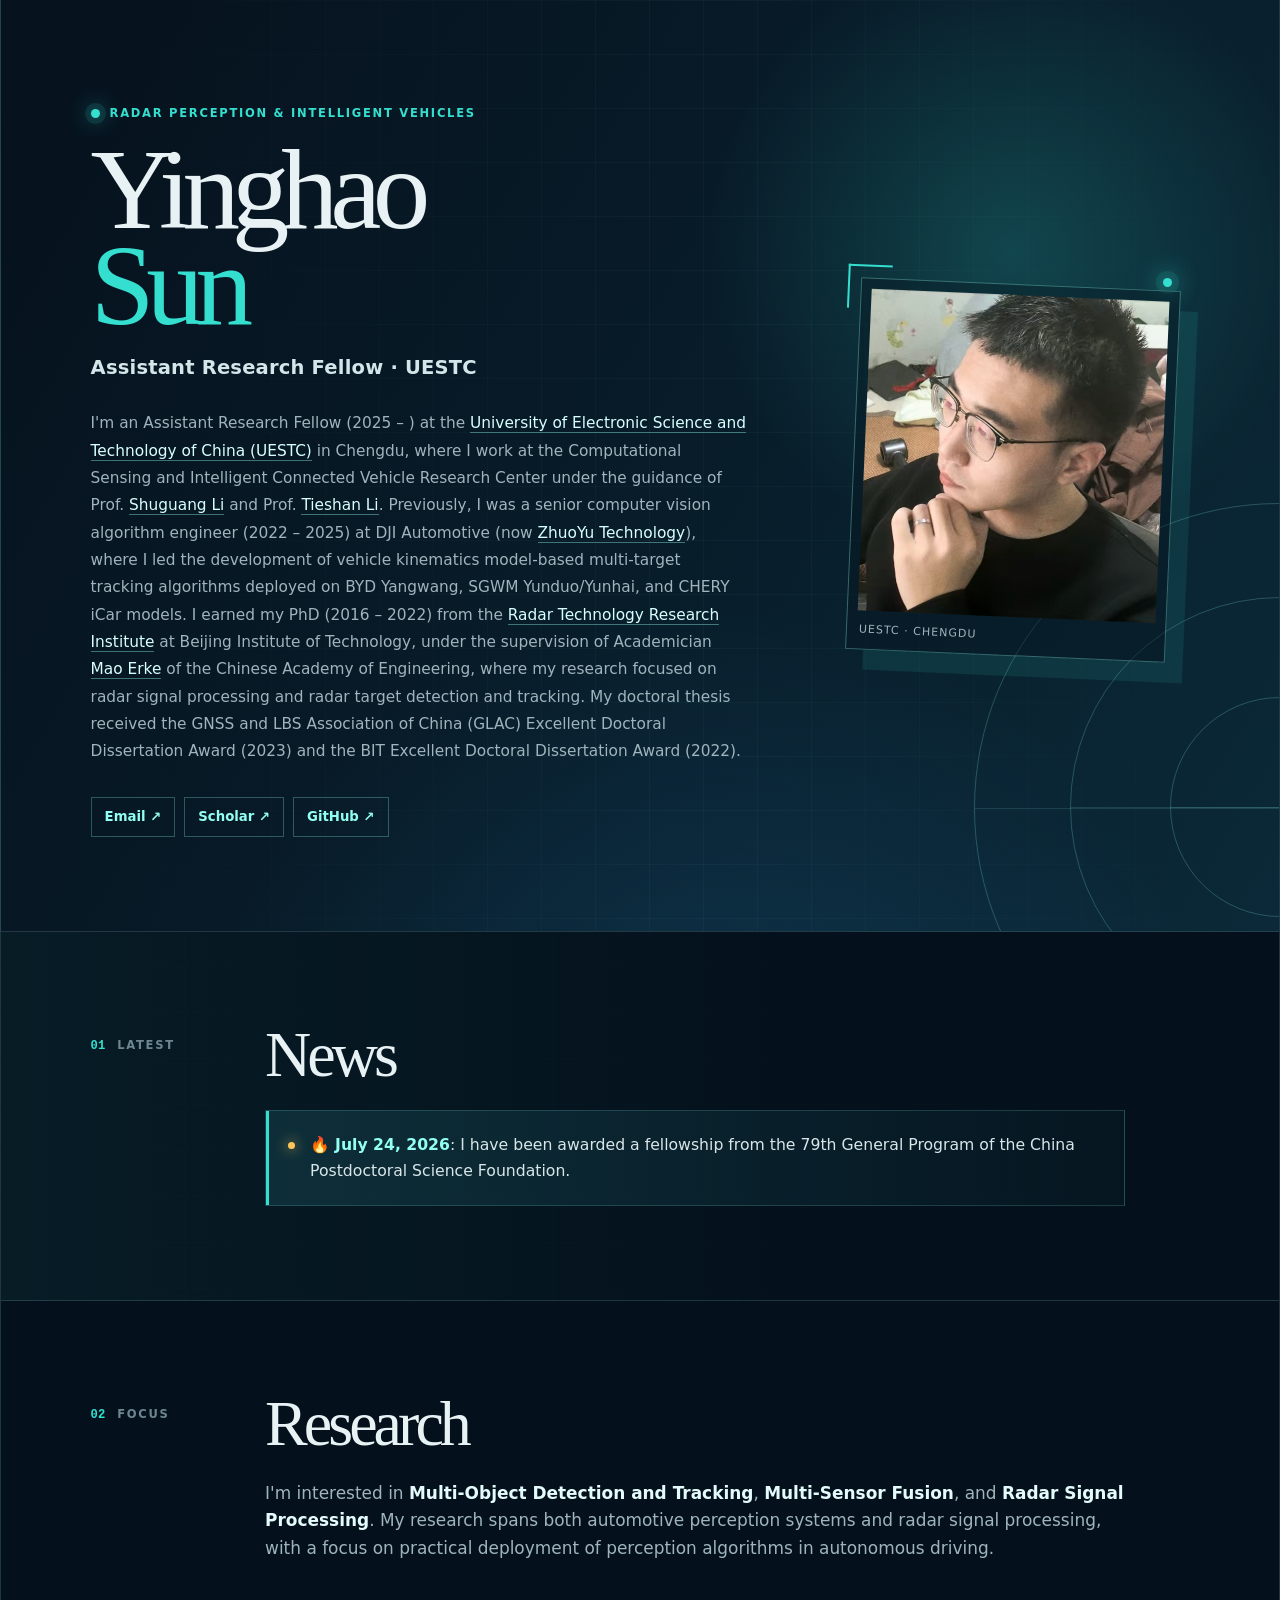
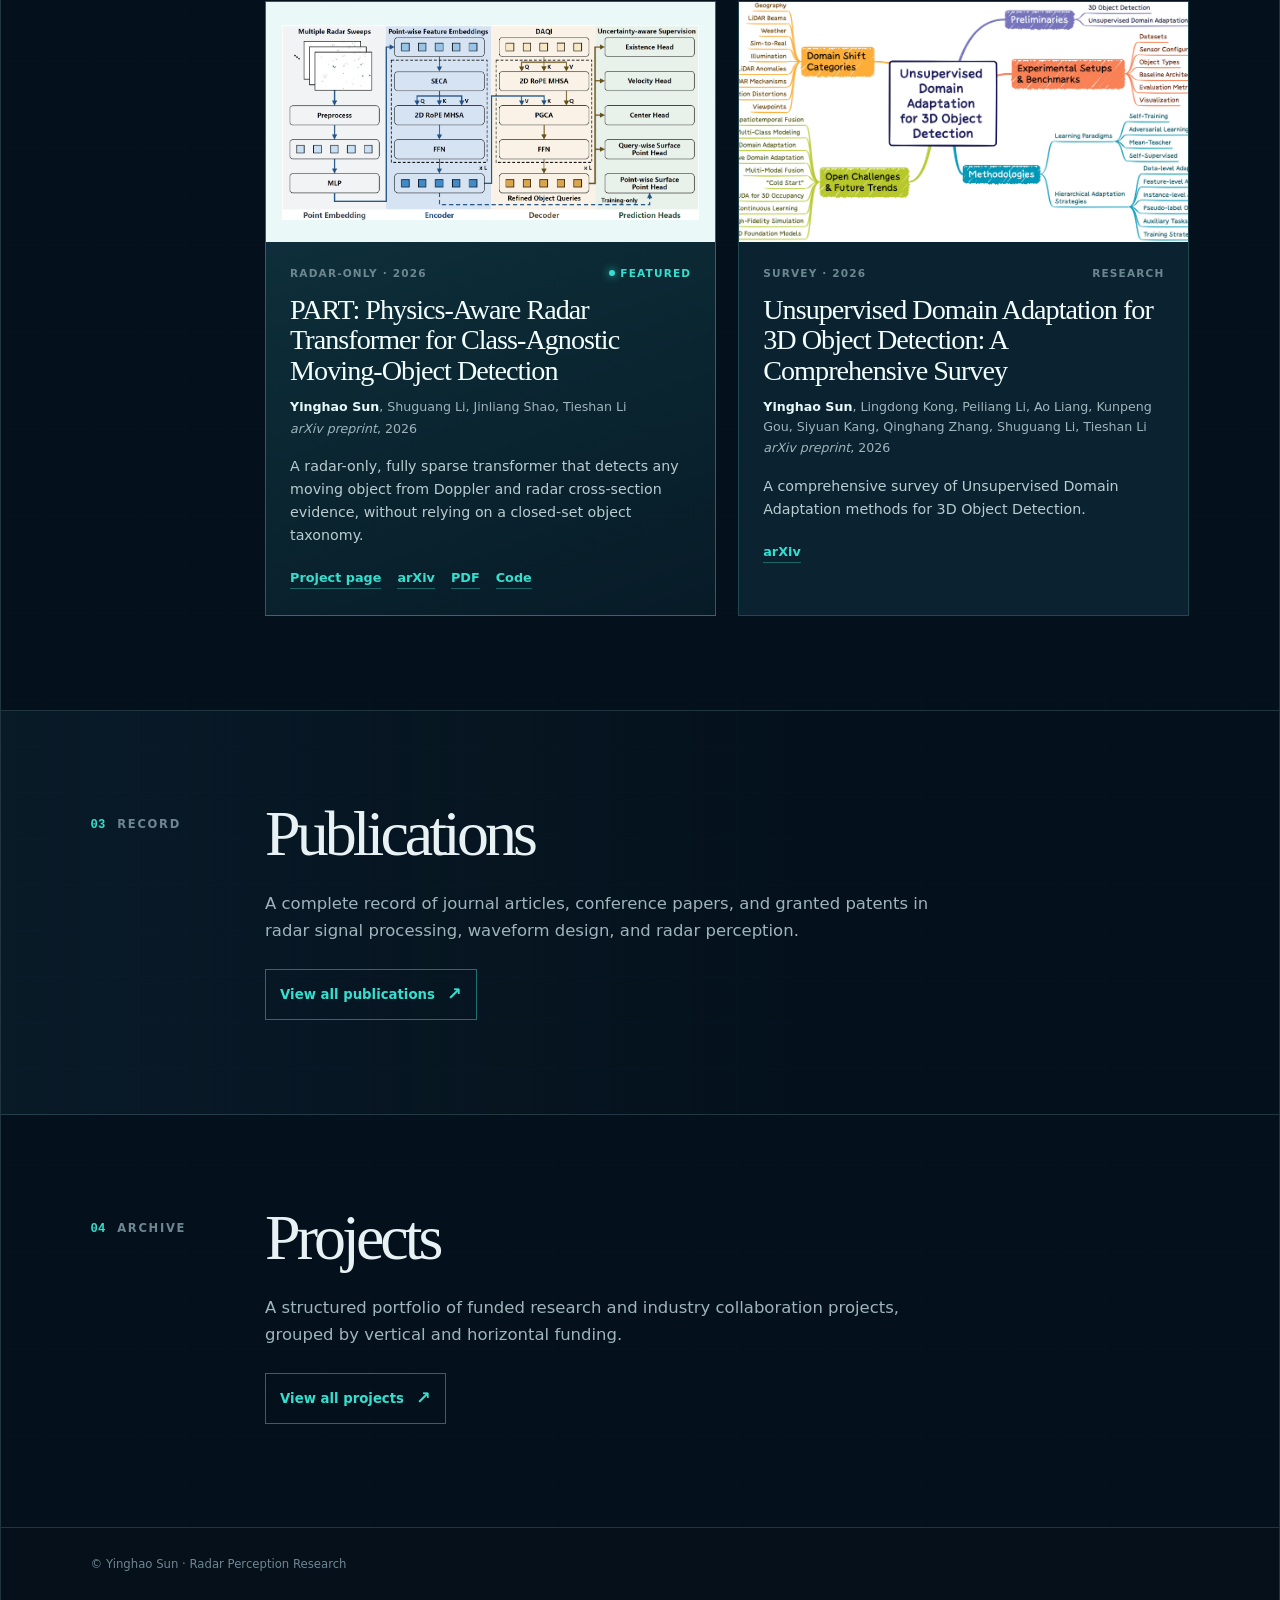
==== commit d470e24b: "add projects" ====
--- a/index.html
+++ b/index.html
@@ -64,7 +64,7 @@
             <div class="research-grid">
               <article class="project-card featured-project">
                 <a class="card-image" href="part/" aria-label="Open the PART project page">
-                  <img src="projects/part/assets/architecture.jpg" alt="PART architecture overview">
+                  <img src="research/part/assets/architecture.jpg" alt="PART architecture overview">
                   <span class="card-image-overlay">Open project <b aria-hidden="true">↗</b></span>
                 </a>
                 <div class="card-content">
@@ -113,7 +113,8 @@
           <div class="section-label"><span>04</span><p>Archive</p></div>
           <div class="section-content">
             <h2 id="projects-heading">Projects</h2>
-            <p class="section-placeholder">Selected project pages and software releases will appear here.</p>
+            <p class="publications-intro">A structured portfolio of funded research and industry collaboration projects, grouped by vertical and horizontal funding.</p>
+            <a class="publications-link" href="projects/">View all projects <span aria-hidden="true">↗</span></a>
           </div>
         </section>
       </main>
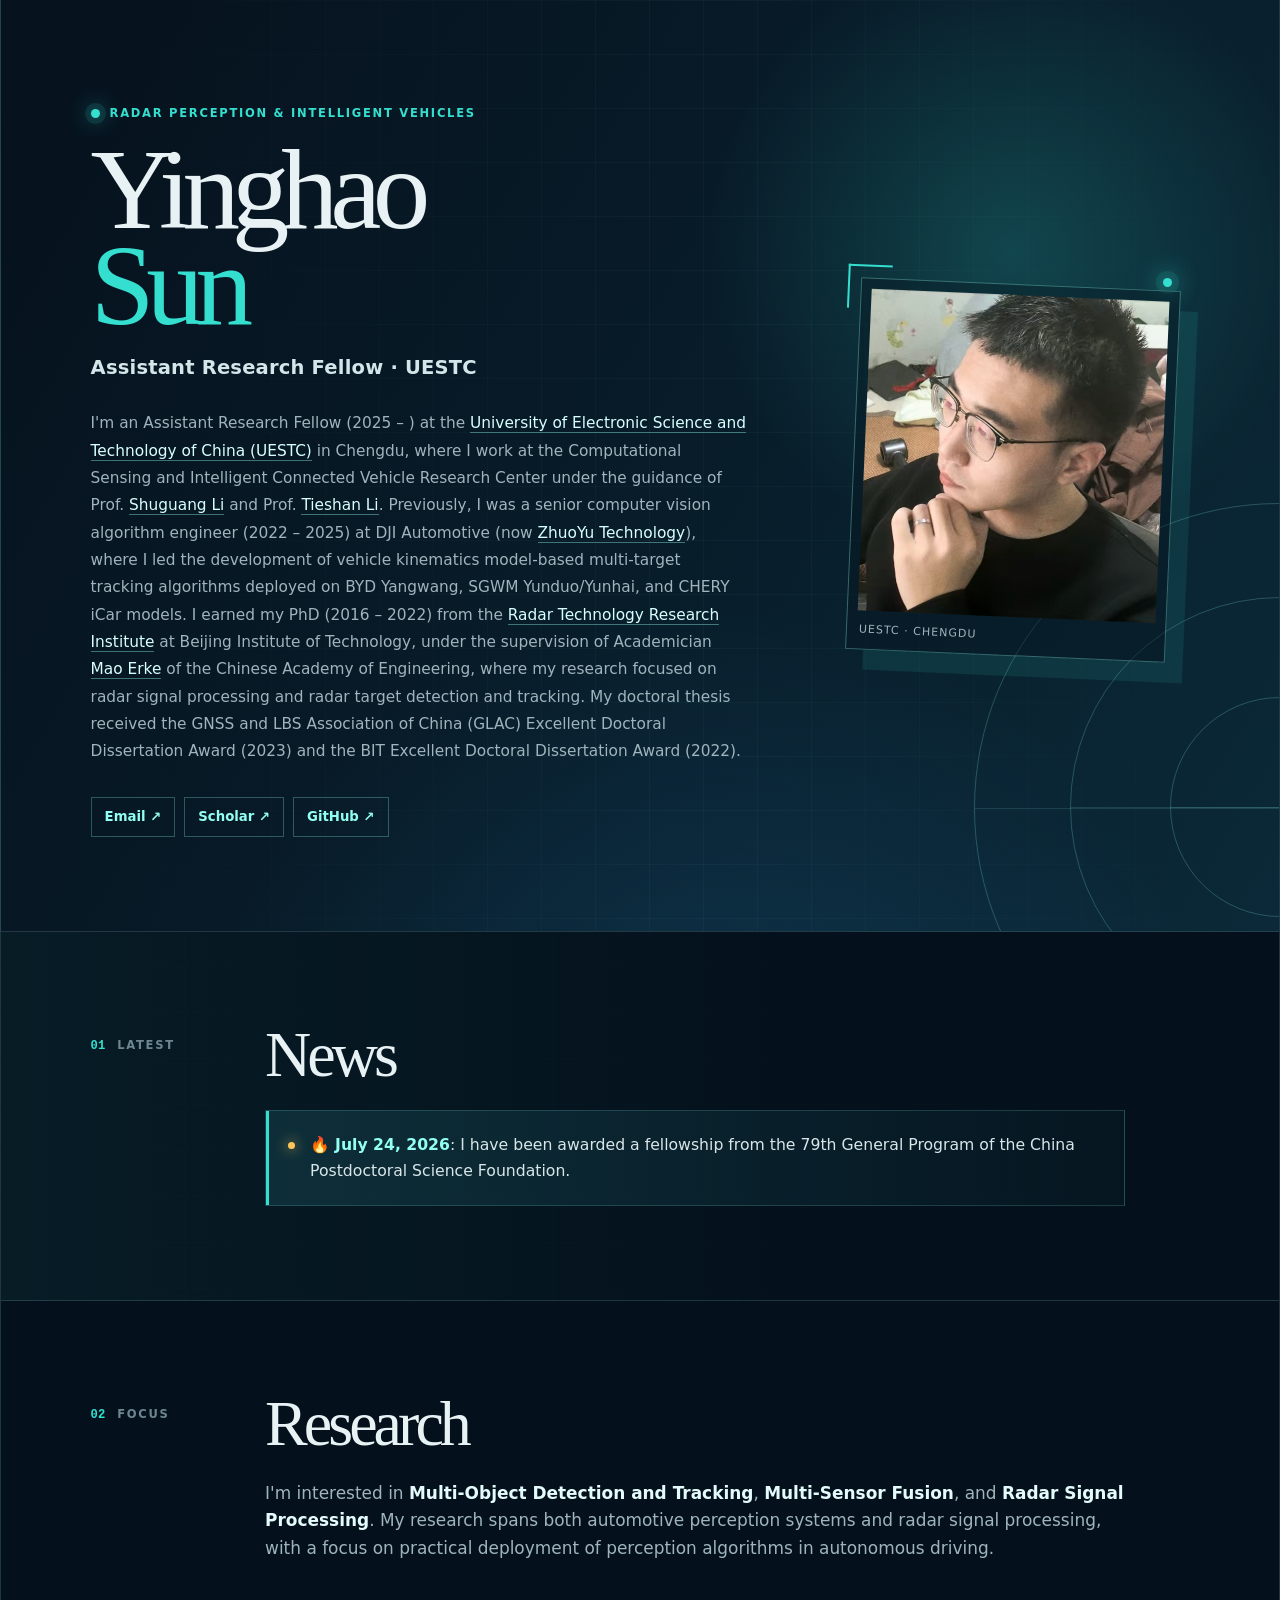
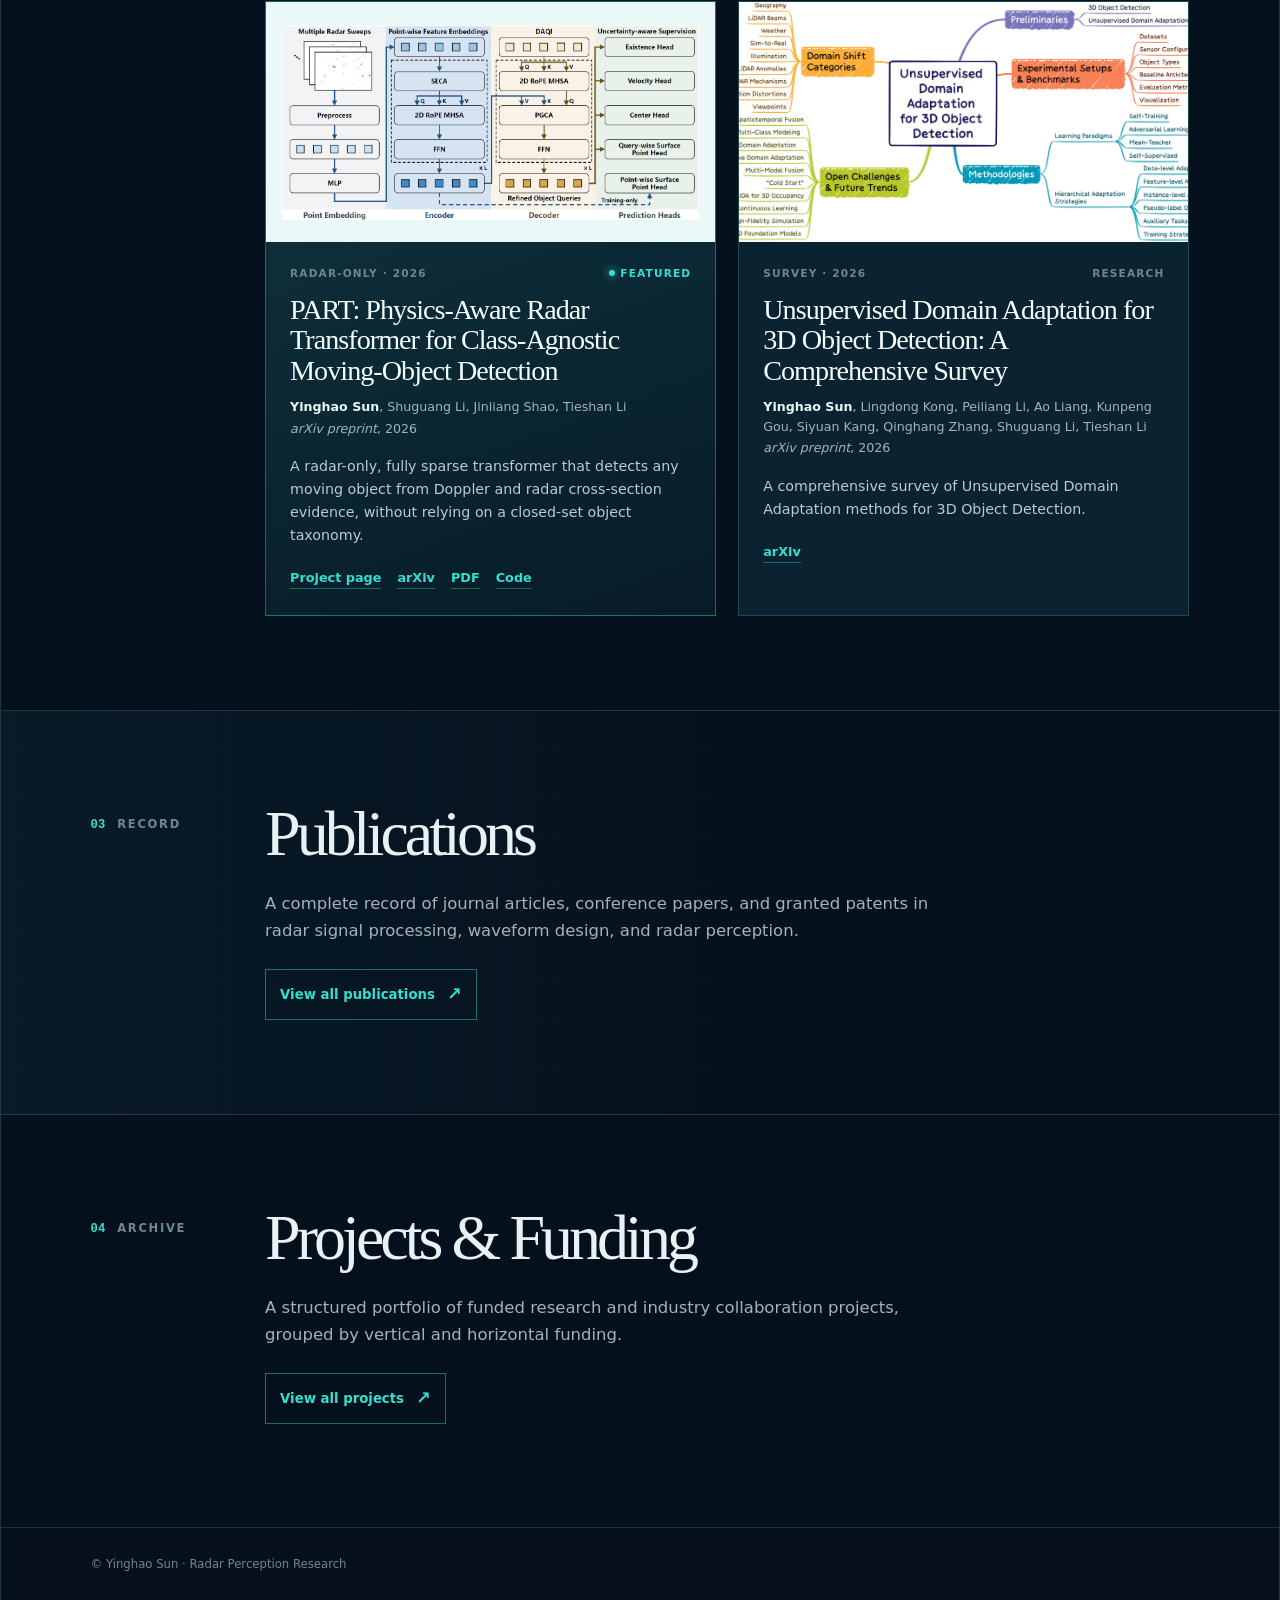
==== commit cc621431: "add projects&funding" ====
--- a/index.html
+++ b/index.html
@@ -112,7 +112,7 @@
         <section class="content-section projects-section" id="projects" aria-labelledby="projects-heading">
           <div class="section-label"><span>04</span><p>Archive</p></div>
           <div class="section-content">
-            <h2 id="projects-heading">Projects</h2>
+            <h2 id="projects-heading">Projects &amp; Funding</h2>
             <p class="publications-intro">A structured portfolio of funded research and industry collaboration projects, grouped by vertical and horizontal funding.</p>
             <a class="publications-link" href="projects/">View all projects <span aria-hidden="true">↗</span></a>
           </div>
